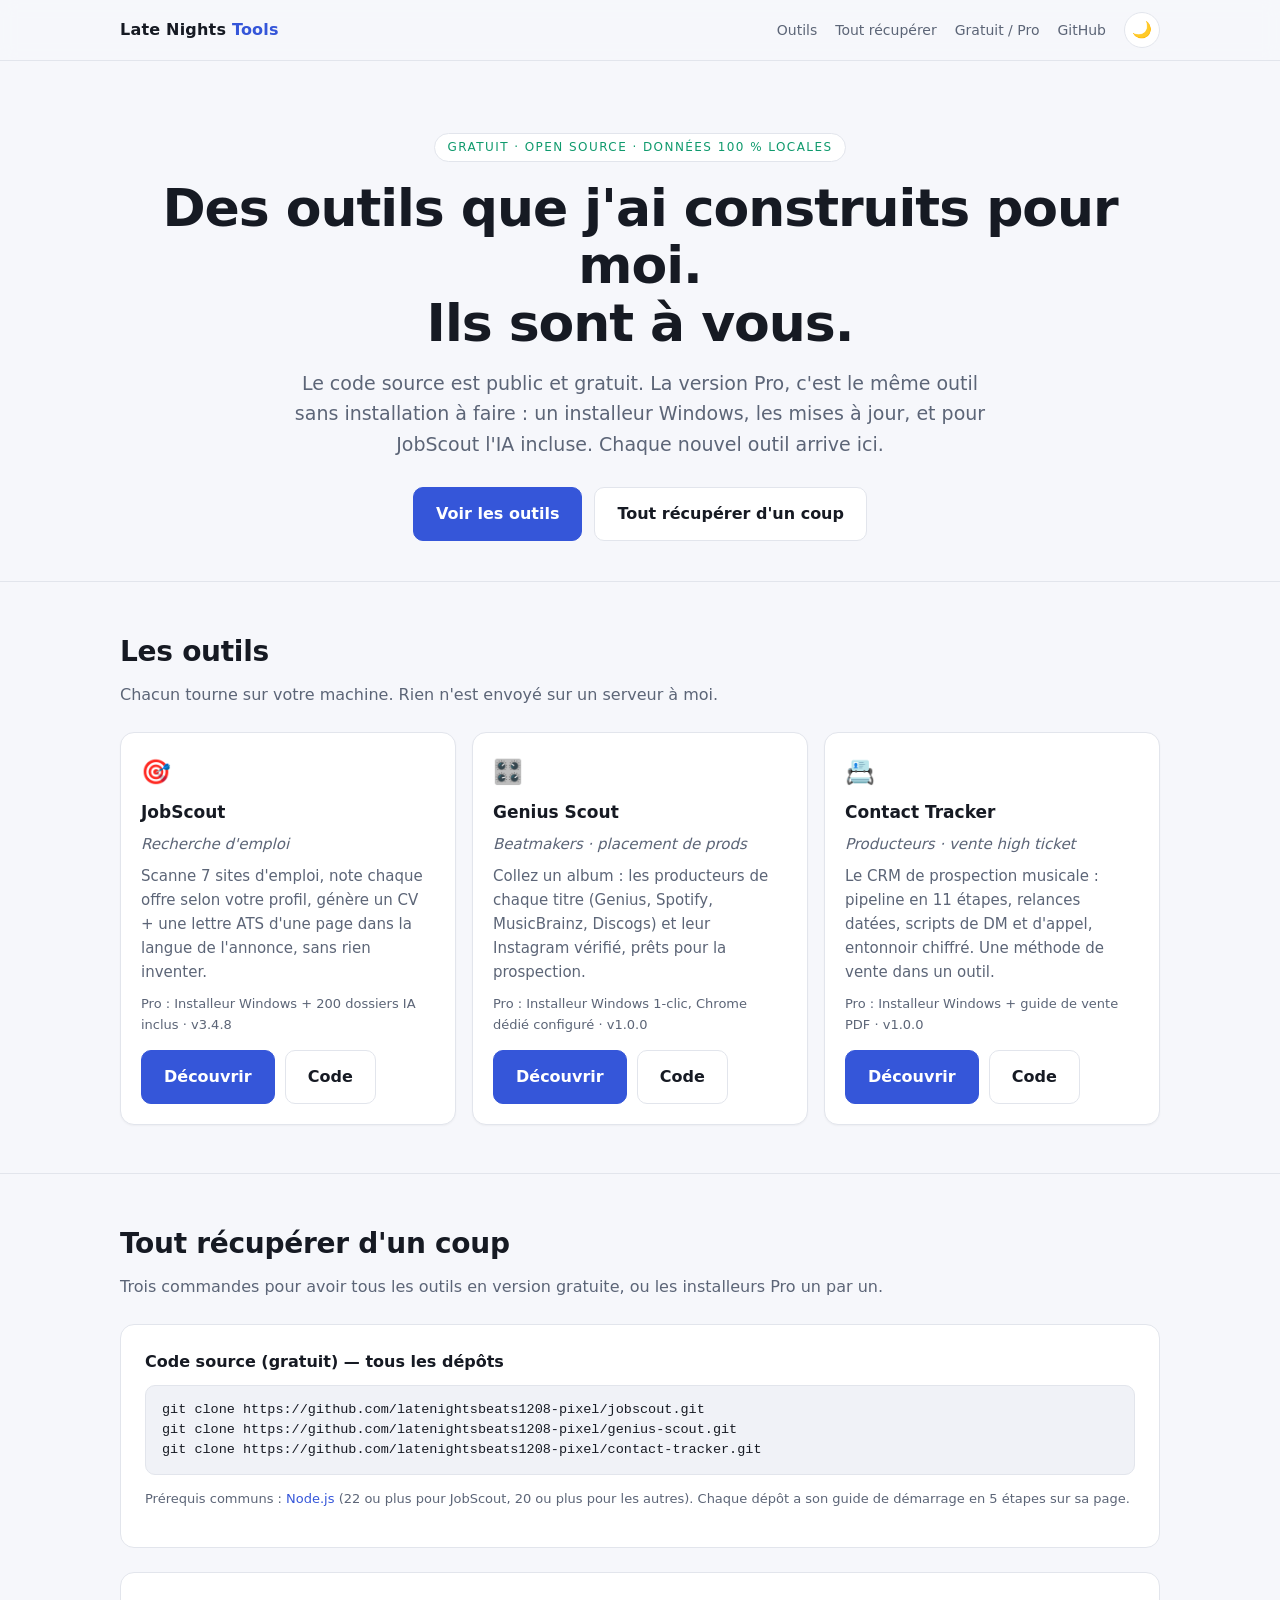
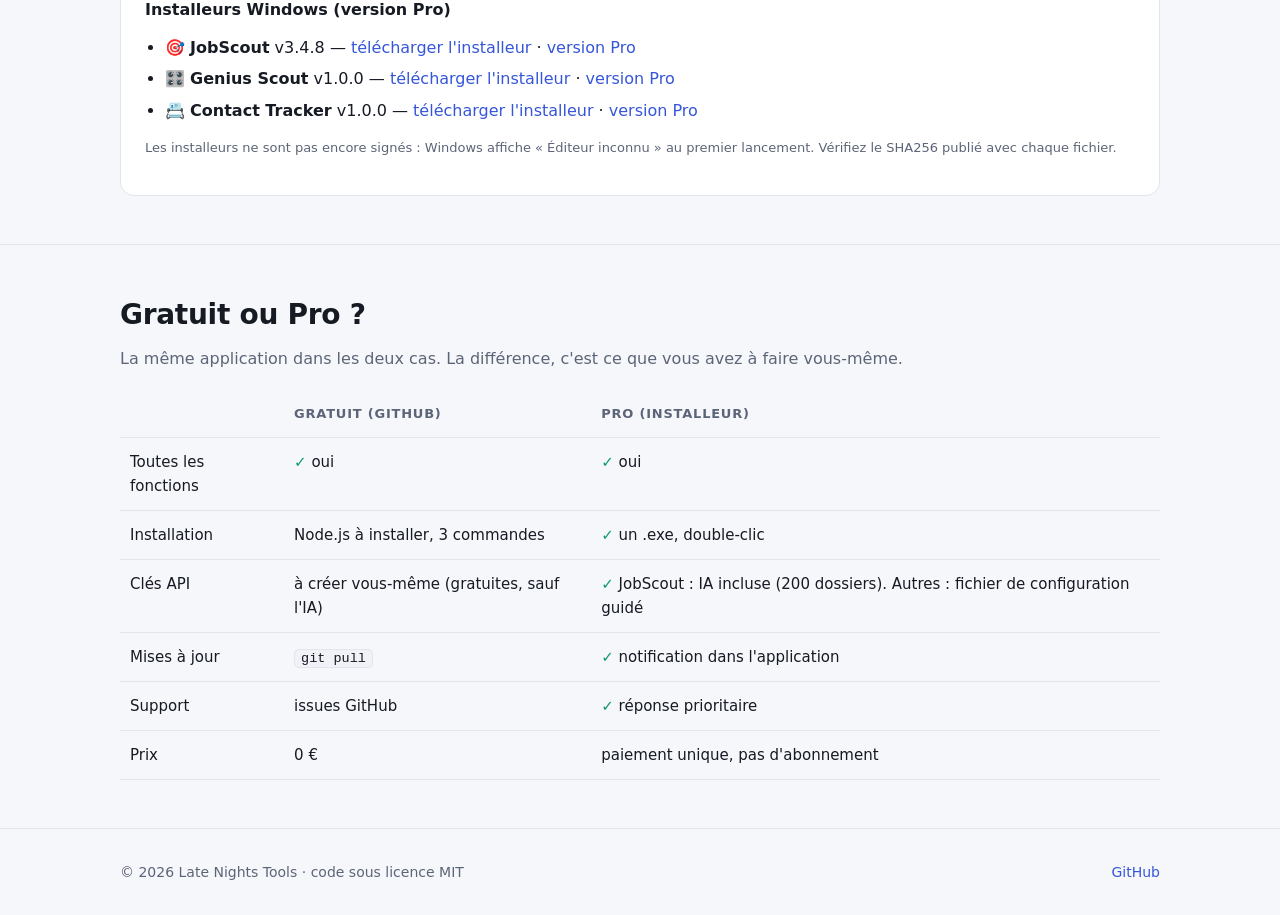
==== index.html @ c17a5556 "Version des ressources (anti-cache) pour les mises à jour du site Co-Authored-By: Claude Fable 5.1 <" ====
<!doctype html>
<html lang="fr">
<head>
<meta charset="utf-8">
<meta name="viewport" content="width=device-width,initial-scale=1">
<title>Late Nights Tools — JobScout, Genius Scout, Contact Tracker</title>
<meta name="description" content="Le catalogue Late Nights Tools : des outils gratuits et open source (recherche d'emploi, placement de prods, prospection musicale), avec une version Pro en installeur 1-clic. Tout récupérer d'un coup.">
<link rel="stylesheet" href="assets/style.css?v=20260912a">
<script src="assets/theme.js?v=20260912a"></script>
<script src="assets/tools.js?v=20260912a"></script>
</head>
<body>
<header class="top"><div class="wrap">
  <a class="brand" href="./">Late Nights <span>Tools</span></a>
  <nav id="nav"><a href="#produits">Outils</a><a href="#tout">Tout récupérer</a><a href="#offre">Gratuit / Pro</a><a href="https://github.com/latenightsbeats1208-pixel">GitHub</a><button class="theme-toggle" type="button">🌙</button></nav>
</div></header>

<div class="hero"><div class="wrap">
  <div class="tag">Gratuit · open source · données 100 % locales</div>
  <h1>Des outils que j'ai construits pour moi.<br>Ils sont à vous.</h1>
  <p class="lead">Le code source est public et gratuit. La version Pro, c'est le même outil sans installation à faire : un installeur Windows, les mises à jour, et pour JobScout l'IA incluse. Chaque nouvel outil arrive ici.</p>
  <div class="cta"><a class="btn primary" href="#produits">Voir les outils</a><a class="btn" href="#tout">Tout récupérer d'un coup</a></div>
</div></div>

<section id="produits"><div class="wrap products">
  <h2>Les outils</h2>
  <p>Chacun tourne sur votre machine. Rien n'est envoyé sur un serveur à moi.</p>
  <div class="grid" id="tools-grid"></div>
</div></section>

<section id="tout"><div class="wrap">
  <h2>Tout récupérer d'un coup</h2>
  <p>Trois commandes pour avoir tous les outils en version gratuite, ou les installeurs Pro un par un.</p>
  <div class="all-in-one">
    <strong>Code source (gratuit) — tous les dépôts</strong>
    <pre id="clone-all"><code></code></pre>
    <p class="note">Prérequis communs : <a href="https://nodejs.org/">Node.js</a> (22 ou plus pour JobScout, 20 ou plus pour les autres). Chaque dépôt a son guide de démarrage en 5 étapes sur sa page.</p>
  </div>
  <div class="all-in-one">
    <strong>Installeurs Windows (version Pro)</strong>
    <ul id="release-list"></ul>
    <p class="note">Les installeurs ne sont pas encore signés : Windows affiche « Éditeur inconnu » au premier lancement. Vérifiez le SHA256 publié avec chaque fichier.</p>
  </div>
</div></section>

<section id="offre"><div class="wrap">
  <h2>Gratuit ou Pro ?</h2>
  <p>La même application dans les deux cas. La différence, c'est ce que vous avez à faire vous-même.</p>
  <table>
    <tr><th></th><th>Gratuit (GitHub)</th><th>Pro (installeur)</th></tr>
    <tr><td>Toutes les fonctions</td><td class="ok">oui</td><td class="ok">oui</td></tr>
    <tr><td>Installation</td><td>Node.js à installer, 3 commandes</td><td class="ok">un .exe, double-clic</td></tr>
    <tr><td>Clés API</td><td>à créer vous-même (gratuites, sauf l'IA)</td><td class="ok">JobScout : IA incluse (200 dossiers). Autres : fichier de configuration guidé</td></tr>
    <tr><td>Mises à jour</td><td><code>git pull</code></td><td class="ok">notification dans l'application</td></tr>
    <tr><td>Support</td><td>issues GitHub</td><td class="ok">réponse prioritaire</td></tr>
    <tr><td>Prix</td><td>0 €</td><td>paiement unique, pas d'abonnement</td></tr>
  </table>
</div></section>

<footer><div class="wrap"><div>© 2026 Late Nights Tools · code sous licence MIT</div><div><a href="https://github.com/latenightsbeats1208-pixel">GitHub</a></div></div></footer>

<script>
(function () {
  var tools = window.TOOLS || [];
  var grid = document.getElementById("tools-grid");
  var clone = [];
  var rel = document.getElementById("release-list");
  tools.forEach(function (t) {
    var live = t.status === "live";
    var card = document.createElement("div");
    card.className = "card";
    card.innerHTML =
      '<div class="ico">' + t.icon + '</div>' +
      '<h3>' + t.name + (live ? '' : '<span class="status soon">bientôt</span>') + '</h3>' +
      '<p><em>' + t.audience + '</em></p>' +
      '<p style="margin-top:8px">' + t.tagline + '</p>' +
      '<div class="spacer"></div>' +
      (live
        ? '<div class="meta">Pro : ' + t.pro + ' · v' + t.version + '</div>' +
          '<div class="links"><a class="btn primary" href="' + t.slug + '/">Découvrir</a><a class="btn" href="' + t.repo + '">Code</a></div>'
        : '<div class="meta">Page et dépôt en préparation.</div>');
    grid.appendChild(card);
    if (live) {
      clone.push("git clone " + t.repo + ".git");
      var li = document.createElement("li");
      li.innerHTML = t.icon + ' <strong>' + t.name + '</strong> v' + t.version + ' — <a href="' + t.release + '">télécharger l\'installeur</a> · <a href="' + t.slug + '/#offre">version Pro</a>';
      rel.appendChild(li);
    }
  });
  document.querySelector("#clone-all code").textContent = clone.join("\n");
})();
</script>
</body>
</html>
---- assets/style.css ----
/* Thème clair par défaut ; le sombre s'active par préférence système ou par le bouton (data-theme). */
:root{--bg:#f6f7fb;--bg2:#eef0f5;--card:#ffffff;--line:#e2e5ec;--text:#161a23;--muted:#5c6577;--accent:#3556d9;--accent-contrast:#ffffff;--accent2:#0f9a6d;--accent2-contrast:#ffffff;--warn:#b7791f;--code-bg:#f0f2f7;--header-bg:rgba(246,247,251,.88);--radius:14px;--max:1080px;color-scheme:light}
:root[data-theme="dark"]{--bg:#0b0d12;--bg2:#12151d;--card:#171b25;--line:#262c3a;--text:#e8eaf0;--muted:#9aa3b5;--accent:#7c9cff;--accent-contrast:#0b0d12;--accent2:#34d399;--accent2-contrast:#0b0d12;--warn:#fbbf24;--code-bg:#0d1017;--header-bg:rgba(11,13,18,.85);color-scheme:dark}
@media (prefers-color-scheme:dark){:root:not([data-theme="light"]){--bg:#0b0d12;--bg2:#12151d;--card:#171b25;--line:#262c3a;--text:#e8eaf0;--muted:#9aa3b5;--accent:#7c9cff;--accent-contrast:#0b0d12;--accent2:#34d399;--accent2-contrast:#0b0d12;--warn:#fbbf24;--code-bg:#0d1017;--header-bg:rgba(11,13,18,.85);color-scheme:dark}}
*{box-sizing:border-box}html{scroll-behavior:smooth}
body{margin:0;background:var(--bg);color:var(--text);font:16px/1.6 system-ui,-apple-system,"Segoe UI",Roboto,sans-serif}
a{color:var(--accent);text-decoration:none}a:hover{text-decoration:underline}
.wrap{max-width:var(--max);margin:0 auto;padding:0 20px}
header.top{border-bottom:1px solid var(--line);background:var(--header-bg);backdrop-filter:blur(8px);position:sticky;top:0;z-index:5}
header.top .wrap{display:flex;align-items:center;justify-content:space-between;height:60px;gap:12px}
.brand{font-weight:700;letter-spacing:.2px;color:var(--text);white-space:nowrap}.brand span{color:var(--accent)}
nav{display:flex;align-items:center;flex-wrap:wrap;justify-content:flex-end}
nav a{color:var(--muted);margin-left:18px;font-size:14px}nav a:hover{color:var(--text);text-decoration:none}
.theme-toggle{margin-left:18px;border:1px solid var(--line);background:var(--card);color:var(--text);border-radius:999px;width:36px;height:36px;cursor:pointer;font-size:16px;line-height:1;display:inline-flex;align-items:center;justify-content:center}
.theme-toggle:hover{border-color:var(--accent)}
.hero{padding:72px 0 40px;text-align:center}
.hero .tag{display:inline-block;font-size:12px;letter-spacing:.12em;text-transform:uppercase;color:var(--accent2);border:1px solid var(--line);border-radius:999px;padding:4px 12px;margin-bottom:18px;background:var(--card)}
.hero h1{font-size:clamp(30px,5vw,52px);line-height:1.1;margin:0 0 16px;letter-spacing:-.02em}
.hero p.lead{font-size:19px;color:var(--muted);max-width:720px;margin:0 auto 28px}
.cta{display:flex;gap:12px;justify-content:center;flex-wrap:wrap}
.btn{display:inline-block;padding:13px 22px;border-radius:10px;font-weight:600;border:1px solid var(--line);color:var(--text);background:var(--card)}
.btn:hover{text-decoration:none;border-color:var(--accent)}
.btn.primary{background:var(--accent);color:var(--accent-contrast);border-color:var(--accent)}
.btn.pro{background:var(--accent2);color:var(--accent2-contrast);border-color:var(--accent2)}
.btn.soon{opacity:.75;cursor:default}
.btn.small{padding:8px 14px;font-size:14px}
.note{font-size:13px;color:var(--muted);margin-top:14px}
section{padding:48px 0;border-top:1px solid var(--line)}
h2{font-size:28px;margin:0 0 8px;letter-spacing:-.01em}h2+p{color:var(--muted);margin-top:0}
.grid{display:grid;gap:16px;grid-template-columns:repeat(auto-fit,minmax(250px,1fr));margin-top:24px}
.card{background:var(--card);border:1px solid var(--line);border-radius:var(--radius);padding:20px;box-shadow:0 1px 2px rgba(0,0,0,.04)}
.card h3{margin:0 0 6px;font-size:17px}.card p{margin:0;color:var(--muted);font-size:15px}
.card .ico{font-size:24px;margin-bottom:8px}
.card .status{display:inline-block;font-size:11px;letter-spacing:.08em;text-transform:uppercase;color:var(--muted);border:1px solid var(--line);border-radius:999px;padding:2px 8px;margin-left:8px;vertical-align:middle}
.card .status.soon{color:var(--warn);border-color:var(--warn)}
.products .card{display:flex;flex-direction:column}.products .card .spacer{flex:1}
.products .card .links{margin-top:14px;display:flex;gap:10px;flex-wrap:wrap}
.products .card .meta{font-size:13px;color:var(--muted);margin-top:10px}
table{width:100%;border-collapse:collapse;margin-top:20px;font-size:15px}
th,td{text-align:left;padding:12px 10px;border-bottom:1px solid var(--line);vertical-align:top}
th{color:var(--muted);font-weight:600;font-size:13px;text-transform:uppercase;letter-spacing:.06em}
td.ok::before{content:"✓ ";color:var(--accent2)}td.no{color:var(--muted)}
.price{font-size:34px;font-weight:700}.price small{font-size:14px;color:var(--muted);font-weight:400}
.price .old{text-decoration:line-through;color:var(--muted);font-size:18px;margin-right:8px}
.steps{counter-reset:s;list-style:none;padding:0;margin:24px 0 0}
.steps li{counter-increment:s;position:relative;padding:0 0 22px 48px}
.steps li::before{content:counter(s);position:absolute;left:0;top:0;width:32px;height:32px;border-radius:50%;background:var(--accent);color:var(--accent-contrast);font-weight:700;display:flex;align-items:center;justify-content:center}
.steps li strong{display:block;margin-bottom:4px}
pre{background:var(--code-bg);border:1px solid var(--line);border-radius:10px;padding:14px 16px;overflow-x:auto;font-size:13.5px;line-height:1.5;margin:10px 0 0}
code{font-family:ui-monospace,SFMono-Regular,Menlo,Consolas,monospace}
p code,li code,td code{background:var(--code-bg);border:1px solid var(--line);border-radius:5px;padding:1px 6px;font-size:.9em}
details{border:1px solid var(--line);border-radius:10px;padding:12px 16px;margin-top:10px;background:var(--card)}
summary{cursor:pointer;font-weight:600}details p{color:var(--muted);margin:10px 0 0}
.callout{border-left:3px solid var(--warn);background:var(--card);padding:14px 16px;border-radius:0 10px 10px 0;margin-top:20px;color:var(--muted);font-size:15px}
.all-in-one{background:var(--card);border:1px solid var(--line);border-radius:var(--radius);padding:24px;margin-top:24px}
.all-in-one ul{margin:12px 0 0;padding-left:20px}.all-in-one li{margin:6px 0}
footer{border-top:1px solid var(--line);padding:32px 0;color:var(--muted);font-size:14px}
footer .wrap{display:flex;justify-content:space-between;flex-wrap:wrap;gap:10px}
@media (max-width:640px){.hero{padding:48px 0 28px}nav a{margin-left:12px}.theme-toggle{margin-left:10px}}
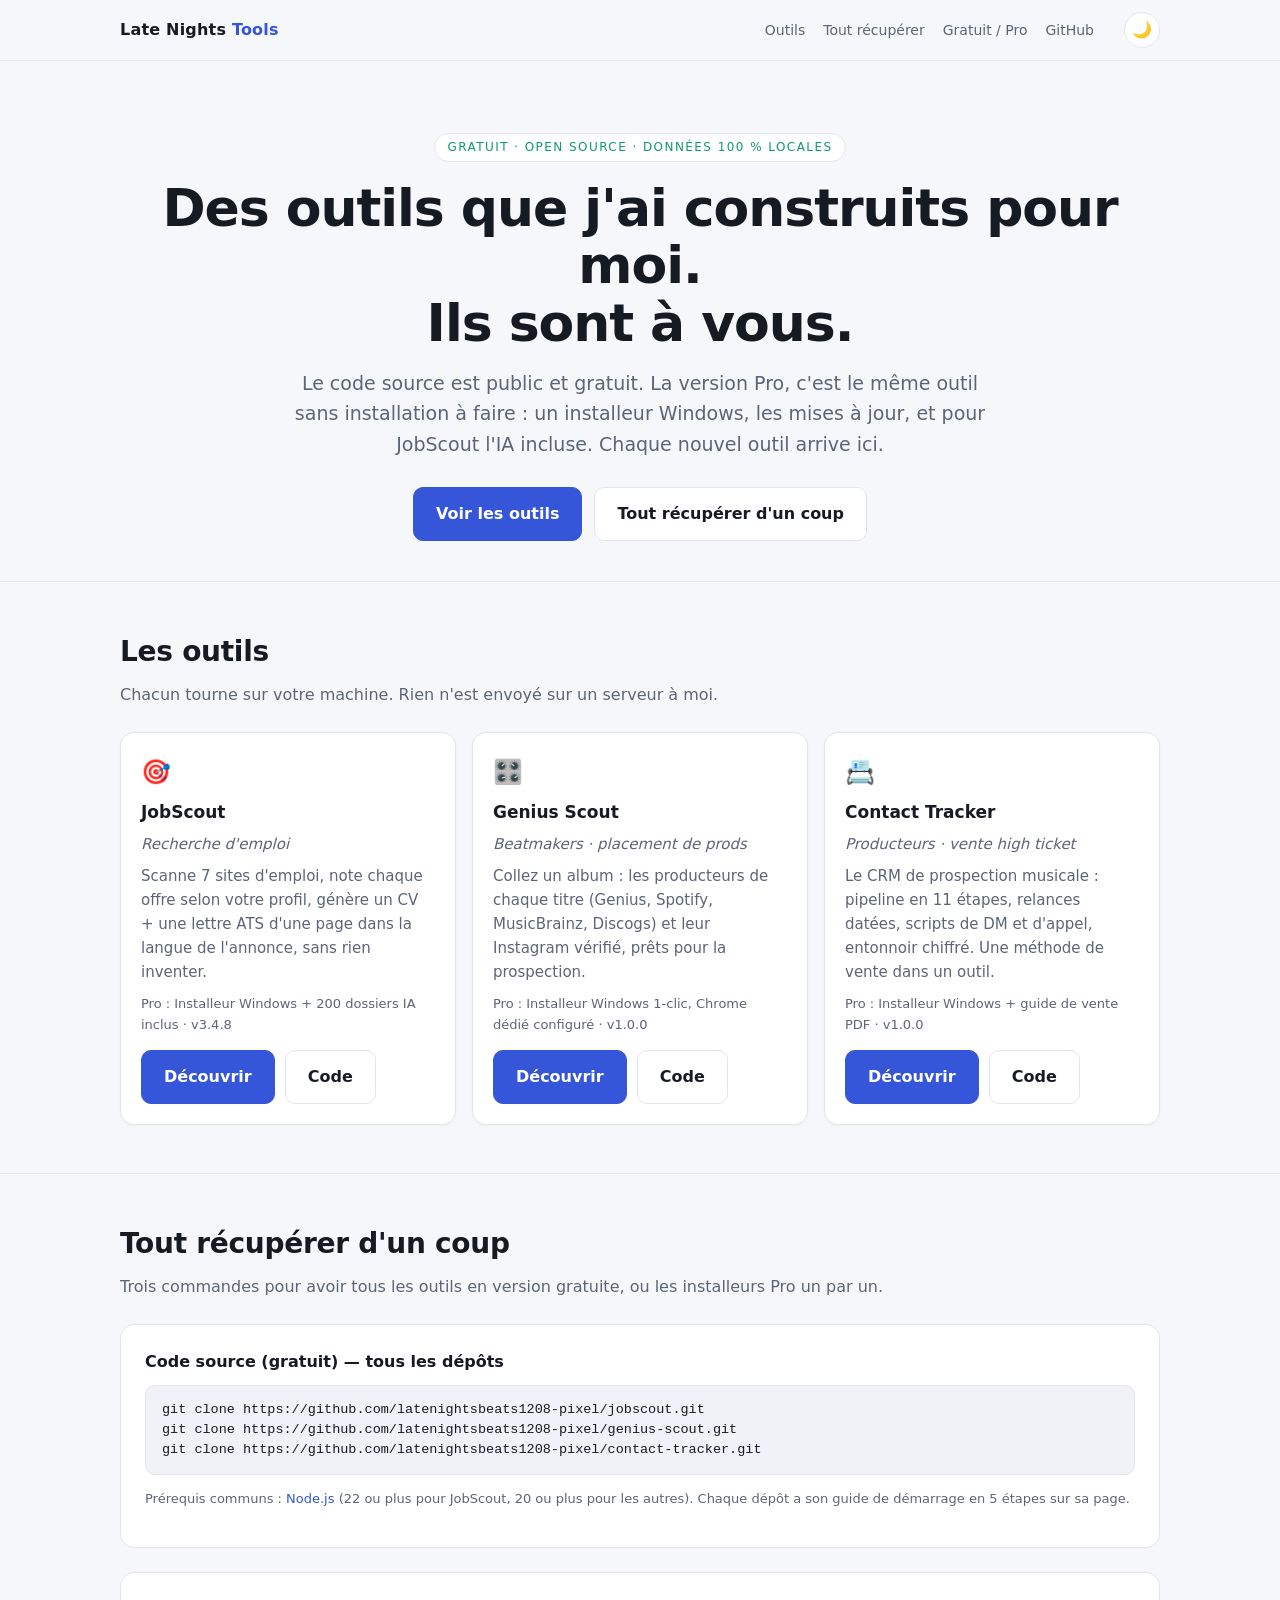
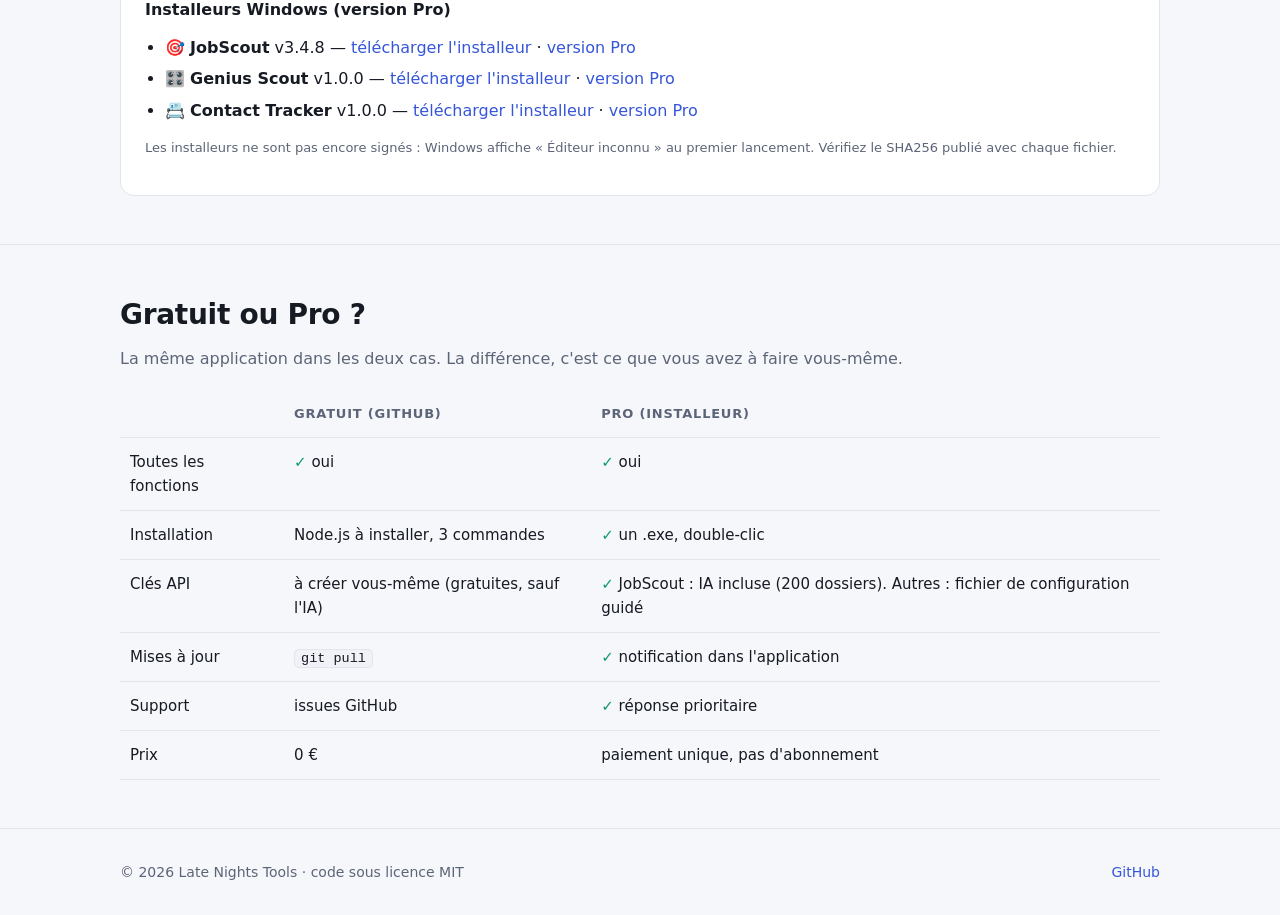
==== commit e2072388: "Responsive : en-tête mobile (menu défilant), tableaux défilables, boutons pleine largeur Co-Authored" ====
--- a/index.html
+++ b/index.html
@@ -5,14 +5,14 @@
 <meta name="viewport" content="width=device-width,initial-scale=1">
 <title>Late Nights Tools — JobScout, Genius Scout, Contact Tracker</title>
 <meta name="description" content="Le catalogue Late Nights Tools : des outils gratuits et open source (recherche d'emploi, placement de prods, prospection musicale), avec une version Pro en installeur 1-clic. Tout récupérer d'un coup.">
-<link rel="stylesheet" href="assets/style.css?v=20260912a">
-<script src="assets/theme.js?v=20260912a"></script>
-<script src="assets/tools.js?v=20260912a"></script>
+<link rel="stylesheet" href="assets/style.css?v=20260912b">
+<script src="assets/theme.js?v=20260912b"></script>
+<script src="assets/tools.js?v=20260912b"></script>
 </head>
 <body>
 <header class="top"><div class="wrap">
   <a class="brand" href="./">Late Nights <span>Tools</span></a>
-  <nav id="nav"><a href="#produits">Outils</a><a href="#tout">Tout récupérer</a><a href="#offre">Gratuit / Pro</a><a href="https://github.com/latenightsbeats1208-pixel">GitHub</a><button class="theme-toggle" type="button">🌙</button></nav>
+  <nav id="nav"><a href="#produits">Outils</a><a href="#tout">Tout récupérer</a><a href="#offre">Gratuit / Pro</a><a href="https://github.com/latenightsbeats1208-pixel">GitHub</a></nav><button class="theme-toggle" type="button">🌙</button>
 </div></header>
 
 <div class="hero"><div class="wrap">
@@ -46,7 +46,7 @@
 <section id="offre"><div class="wrap">
   <h2>Gratuit ou Pro ?</h2>
   <p>La même application dans les deux cas. La différence, c'est ce que vous avez à faire vous-même.</p>
-  <table>
+  <div class="table-wrap">  <table>
     <tr><th></th><th>Gratuit (GitHub)</th><th>Pro (installeur)</th></tr>
     <tr><td>Toutes les fonctions</td><td class="ok">oui</td><td class="ok">oui</td></tr>
     <tr><td>Installation</td><td>Node.js à installer, 3 commandes</td><td class="ok">un .exe, double-clic</td></tr>
@@ -54,7 +54,7 @@
     <tr><td>Mises à jour</td><td><code>git pull</code></td><td class="ok">notification dans l'application</td></tr>
     <tr><td>Support</td><td>issues GitHub</td><td class="ok">réponse prioritaire</td></tr>
     <tr><td>Prix</td><td>0 €</td><td>paiement unique, pas d'abonnement</td></tr>
-  </table>
+  </table></div>
 </div></section>
 
 <footer><div class="wrap"><div>© 2026 Late Nights Tools · code sous licence MIT</div><div><a href="https://github.com/latenightsbeats1208-pixel">GitHub</a></div></div></footer>
--- a/assets/style.css
+++ b/assets/style.css
@@ -7,11 +7,11 @@
 a{color:var(--accent);text-decoration:none}a:hover{text-decoration:underline}
 .wrap{max-width:var(--max);margin:0 auto;padding:0 20px}
 header.top{border-bottom:1px solid var(--line);background:var(--header-bg);backdrop-filter:blur(8px);position:sticky;top:0;z-index:5}
-header.top .wrap{display:flex;align-items:center;justify-content:space-between;height:60px;gap:12px}
+header.top .wrap{display:flex;align-items:center;height:60px;gap:12px}
 .brand{font-weight:700;letter-spacing:.2px;color:var(--text);white-space:nowrap}.brand span{color:var(--accent)}
-nav{display:flex;align-items:center;flex-wrap:wrap;justify-content:flex-end}
+nav{display:flex;align-items:center;flex-wrap:wrap;justify-content:flex-end;margin-left:auto}
 nav a{color:var(--muted);margin-left:18px;font-size:14px}nav a:hover{color:var(--text);text-decoration:none}
-.theme-toggle{margin-left:18px;border:1px solid var(--line);background:var(--card);color:var(--text);border-radius:999px;width:36px;height:36px;cursor:pointer;font-size:16px;line-height:1;display:inline-flex;align-items:center;justify-content:center}
+.theme-toggle{margin-left:18px;flex:none;border:1px solid var(--line);background:var(--card);color:var(--text);border-radius:999px;width:36px;height:36px;cursor:pointer;font-size:16px;line-height:1;display:inline-flex;align-items:center;justify-content:center}
 .theme-toggle:hover{border-color:var(--accent)}
 .hero{padding:72px 0 40px;text-align:center}
 .hero .tag{display:inline-block;font-size:12px;letter-spacing:.12em;text-transform:uppercase;color:var(--accent2);border:1px solid var(--line);border-radius:999px;padding:4px 12px;margin-bottom:18px;background:var(--card)}
@@ -36,7 +36,8 @@
 .products .card{display:flex;flex-direction:column}.products .card .spacer{flex:1}
 .products .card .links{margin-top:14px;display:flex;gap:10px;flex-wrap:wrap}
 .products .card .meta{font-size:13px;color:var(--muted);margin-top:10px}
-table{width:100%;border-collapse:collapse;margin-top:20px;font-size:15px}
+.table-wrap{overflow-x:auto;margin-top:20px;-webkit-overflow-scrolling:touch}
+table{width:100%;min-width:560px;border-collapse:collapse;font-size:15px}
 th,td{text-align:left;padding:12px 10px;border-bottom:1px solid var(--line);vertical-align:top}
 th{color:var(--muted);font-weight:600;font-size:13px;text-transform:uppercase;letter-spacing:.06em}
 td.ok::before{content:"✓ ";color:var(--accent2)}td.no{color:var(--muted)}
@@ -56,4 +57,12 @@
 .all-in-one ul{margin:12px 0 0;padding-left:20px}.all-in-one li{margin:6px 0}
 footer{border-top:1px solid var(--line);padding:32px 0;color:var(--muted);font-size:14px}
 footer .wrap{display:flex;justify-content:space-between;flex-wrap:wrap;gap:10px}
-@media (max-width:640px){.hero{padding:48px 0 28px}nav a{margin-left:12px}.theme-toggle{margin-left:10px}}
+@media (max-width:720px){
+  header.top .wrap{display:grid;grid-template-columns:1fr auto;align-items:center;height:auto;padding:10px 20px 0;row-gap:2px}
+  .brand{grid-column:1;grid-row:1}.theme-toggle{grid-column:2;grid-row:1;margin-left:0}
+  nav{grid-column:1/-1;grid-row:2;justify-content:flex-start;flex-wrap:nowrap;overflow-x:auto;white-space:nowrap;margin:0 -20px;padding:6px 20px 10px;scrollbar-width:none}
+  nav::-webkit-scrollbar{display:none}nav a{margin:0 18px 0 0}
+  .hero{padding:44px 0 28px}.hero p.lead{font-size:17px}h2{font-size:24px}
+  .cta .btn{width:100%;text-align:center}
+  .steps li{padding-left:42px}
+}
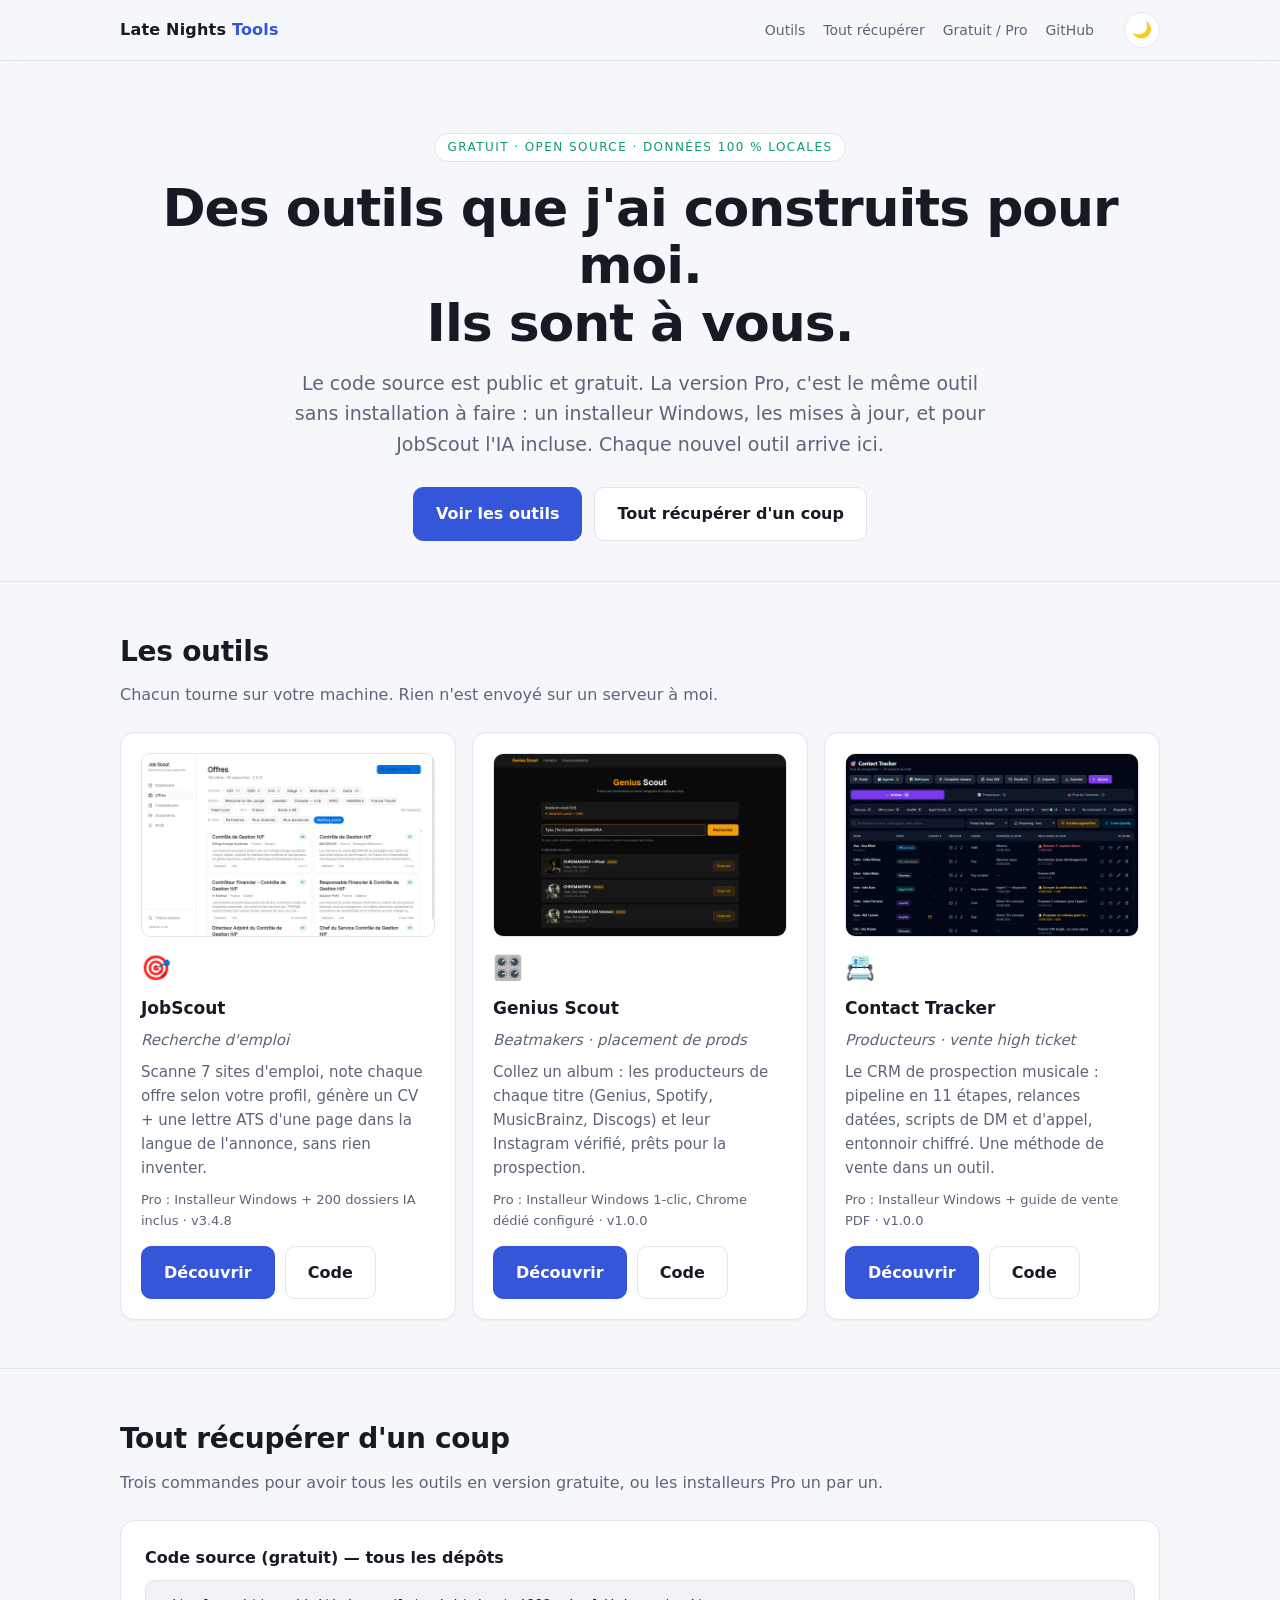
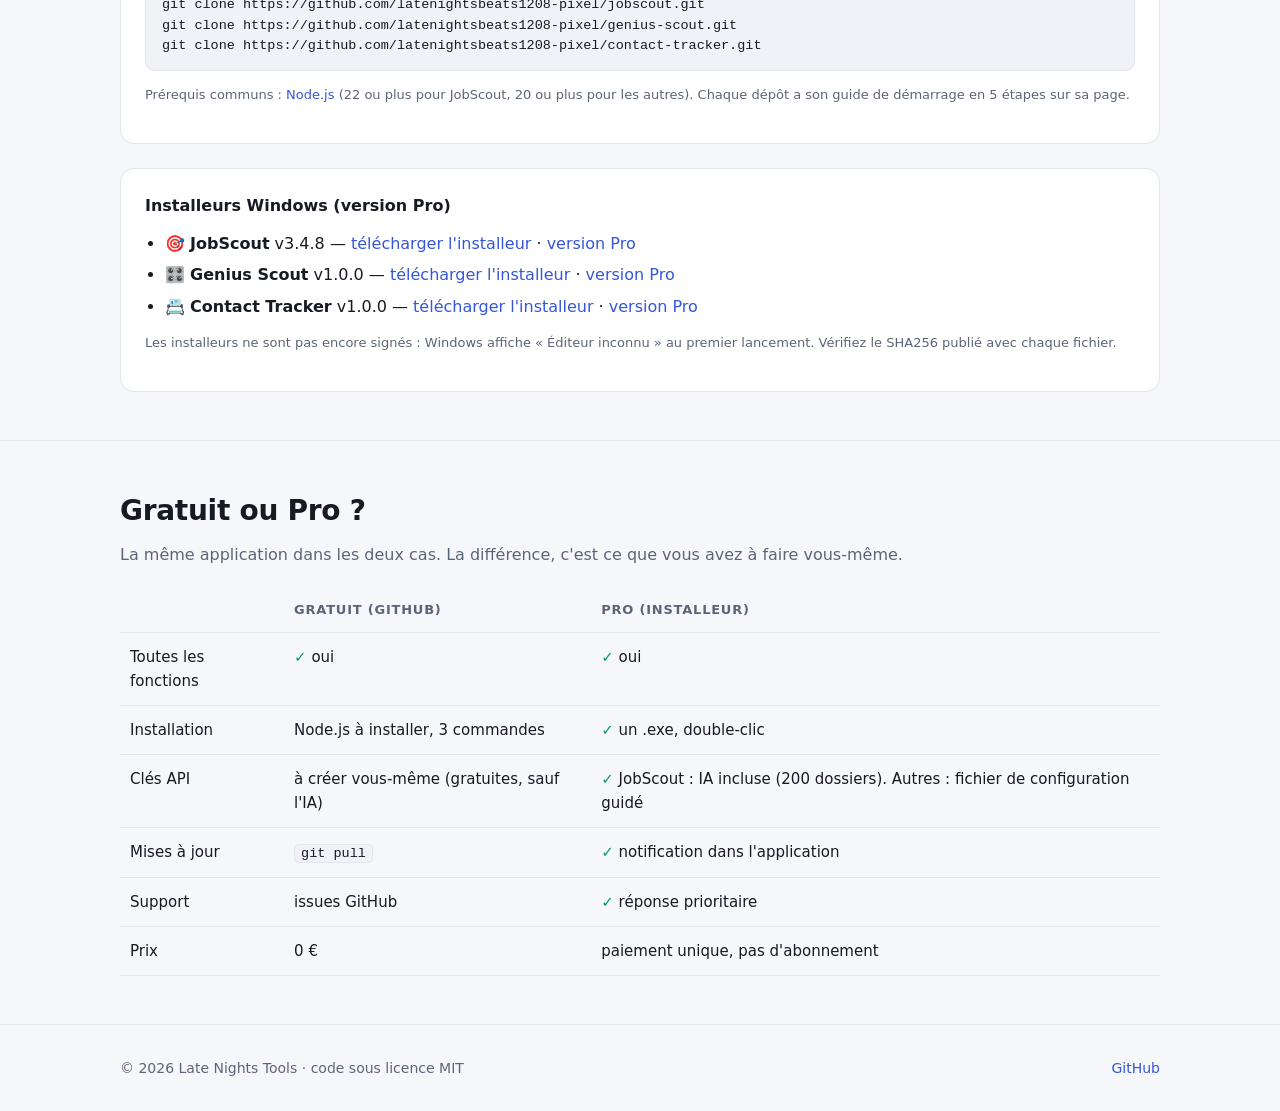
==== commit 49508c71: "Capsules vidéo de démonstration (JobScout, Genius Scout, Contact Tracker) en boucle sur les pages pr" ====
--- a/index.html
+++ b/index.html
@@ -5,9 +5,9 @@
 <meta name="viewport" content="width=device-width,initial-scale=1">
 <title>Late Nights Tools — JobScout, Genius Scout, Contact Tracker</title>
 <meta name="description" content="Le catalogue Late Nights Tools : des outils gratuits et open source (recherche d'emploi, placement de prods, prospection musicale), avec une version Pro en installeur 1-clic. Tout récupérer d'un coup.">
-<link rel="stylesheet" href="assets/style.css?v=20260912b">
-<script src="assets/theme.js?v=20260912b"></script>
-<script src="assets/tools.js?v=20260912b"></script>
+<link rel="stylesheet" href="assets/style.css?v=20260912c">
+<script src="assets/theme.js?v=20260912c"></script>
+<script src="assets/tools.js?v=20260912c"></script>
 </head>
 <body>
 <header class="top"><div class="wrap">
@@ -70,6 +70,7 @@
     var card = document.createElement("div");
     card.className = "card";
     card.innerHTML =
+      (live && t.demo ? '<video autoplay muted loop playsinline preload="metadata" poster="assets/demo/' + t.slug + '.jpg"><source src="assets/demo/' + t.slug + '.mp4" type="video/mp4"></video>' : '') +
       '<div class="ico">' + t.icon + '</div>' +
       '<h3>' + t.name + (live ? '' : '<span class="status soon">bientôt</span>') + '</h3>' +
       '<p><em>' + t.audience + '</em></p>' +
--- a/assets/style.css
+++ b/assets/style.css
@@ -25,6 +25,10 @@
 .btn.soon{opacity:.75;cursor:default}
 .btn.small{padding:8px 14px;font-size:14px}
 .note{font-size:13px;color:var(--muted);margin-top:14px}
+.demo{margin:36px auto 0;max-width:960px;border:1px solid var(--line);border-radius:var(--radius);overflow:hidden;background:var(--card);box-shadow:0 12px 40px rgba(0,0,0,.12)}
+.demo video{display:block;width:100%;height:auto;aspect-ratio:16/10;background:var(--bg2)}
+.demo figcaption{font-size:13px;color:var(--muted);padding:8px 14px;border-top:1px solid var(--line)}
+.products .card video{display:block;width:100%;aspect-ratio:16/10;border-radius:10px;border:1px solid var(--line);margin:0 0 12px;background:var(--bg2);object-fit:cover}
 section{padding:48px 0;border-top:1px solid var(--line)}
 h2{font-size:28px;margin:0 0 8px;letter-spacing:-.01em}h2+p{color:var(--muted);margin-top:0}
 .grid{display:grid;gap:16px;grid-template-columns:repeat(auto-fit,minmax(250px,1fr));margin-top:24px}
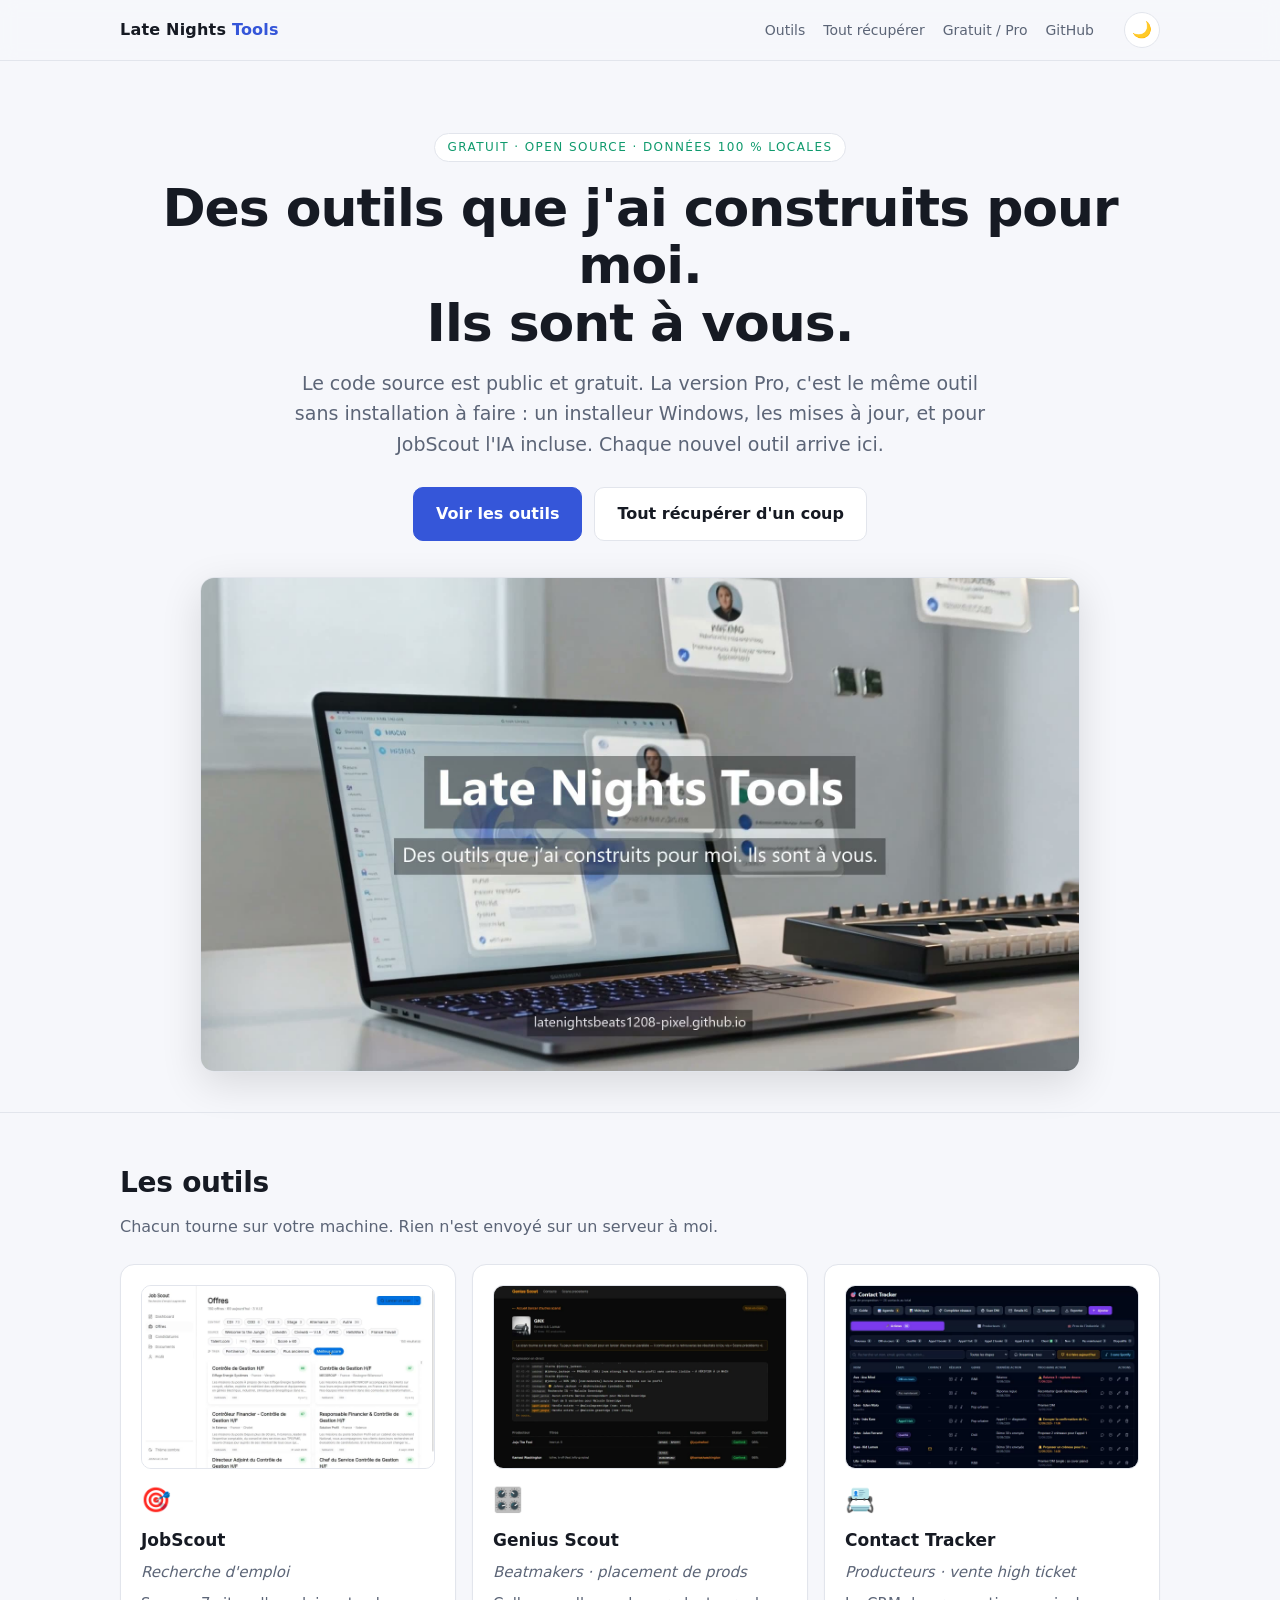
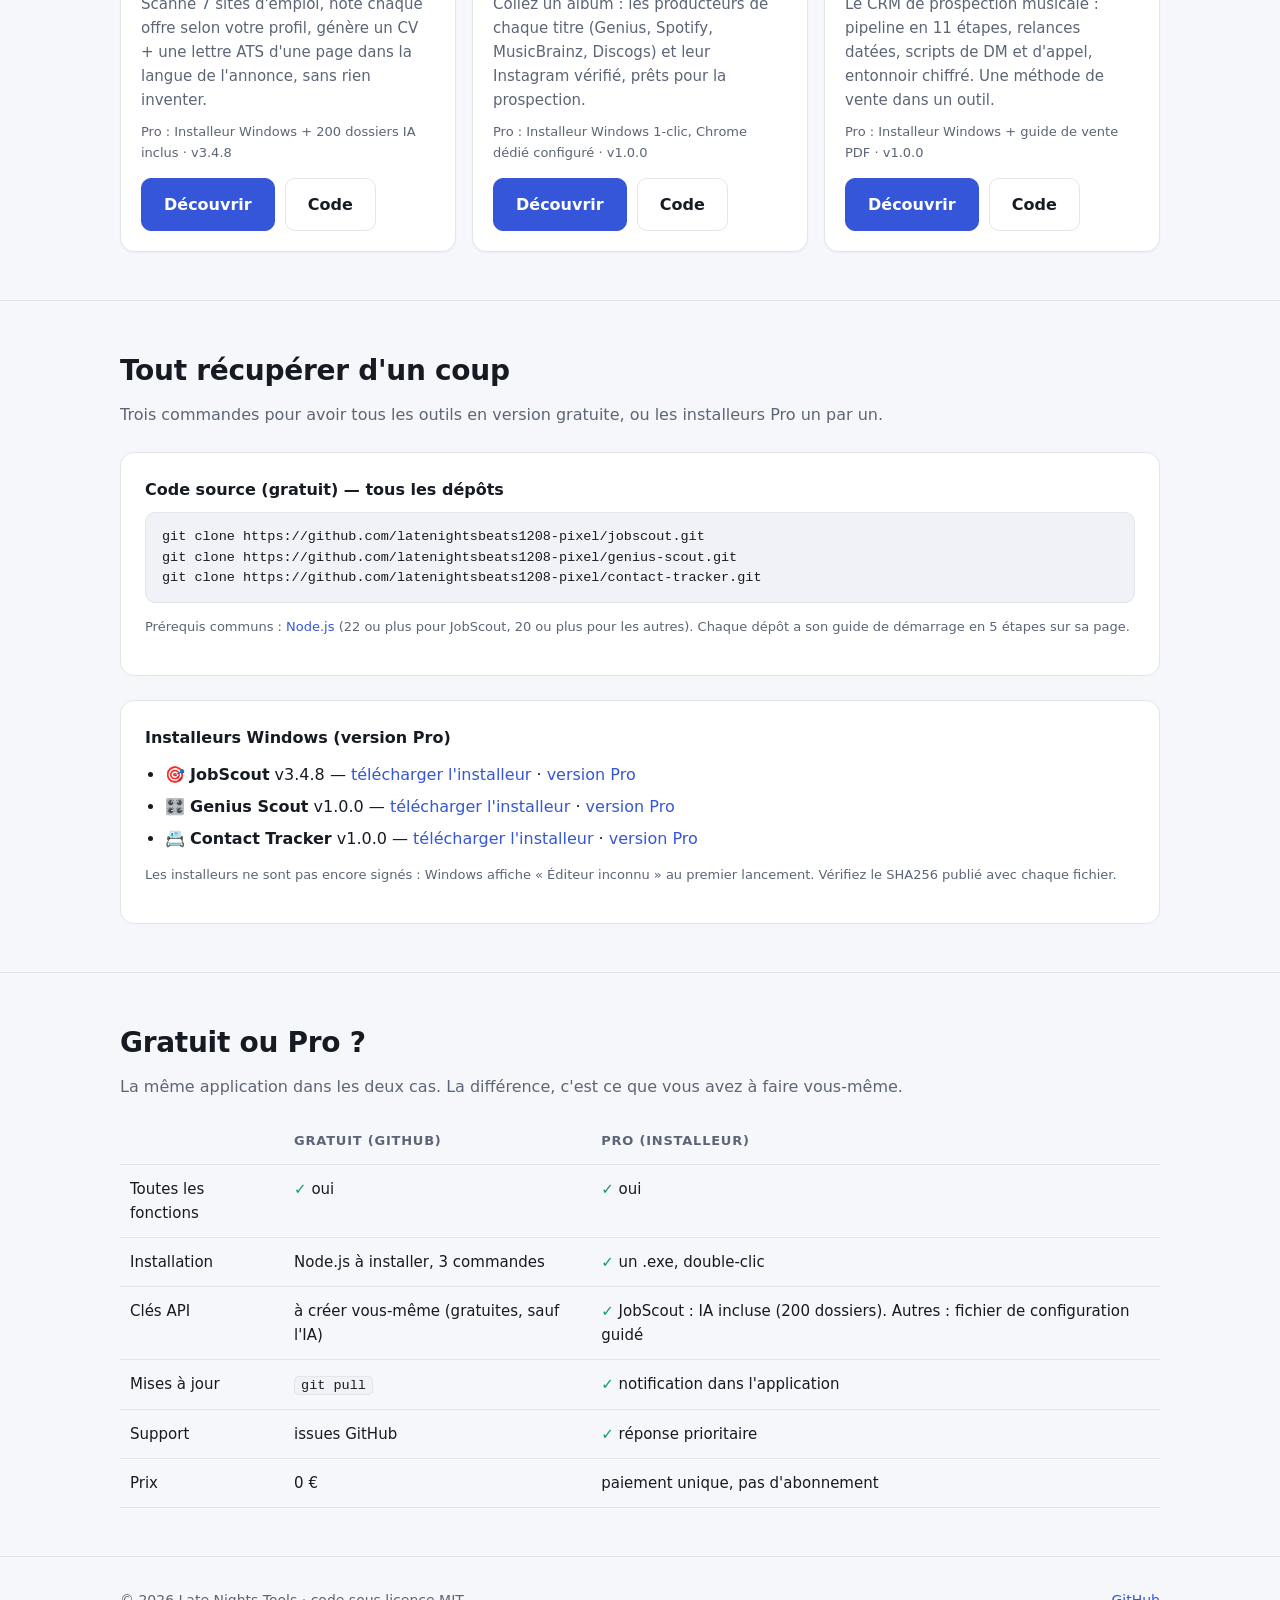
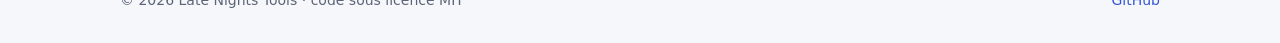
==== commit a170510d: "Intro animée Late Nights Tools (fond Kling 3.0 + typographie ffmpeg) sur l'accueil Co-Authored-By: C" ====
--- a/index.html
+++ b/index.html
@@ -5,9 +5,9 @@
 <meta name="viewport" content="width=device-width,initial-scale=1">
 <title>Late Nights Tools — JobScout, Genius Scout, Contact Tracker</title>
 <meta name="description" content="Le catalogue Late Nights Tools : des outils gratuits et open source (recherche d'emploi, placement de prods, prospection musicale), avec une version Pro en installeur 1-clic. Tout récupérer d'un coup.">
-<link rel="stylesheet" href="assets/style.css?v=20260912c">
-<script src="assets/theme.js?v=20260912c"></script>
-<script src="assets/tools.js?v=20260912c"></script>
+<link rel="stylesheet" href="assets/style.css?v=20260912d">
+<script src="assets/theme.js?v=20260912d"></script>
+<script src="assets/tools.js?v=20260912d"></script>
 </head>
 <body>
 <header class="top"><div class="wrap">
@@ -20,6 +20,7 @@
   <h1>Des outils que j'ai construits pour moi.<br>Ils sont à vous.</h1>
   <p class="lead">Le code source est public et gratuit. La version Pro, c'est le même outil sans installation à faire : un installeur Windows, les mises à jour, et pour JobScout l'IA incluse. Chaque nouvel outil arrive ici.</p>
   <div class="cta"><a class="btn primary" href="#produits">Voir les outils</a><a class="btn" href="#tout">Tout récupérer d'un coup</a></div>
+  <figure class="demo intro"><video autoplay muted loop playsinline preload="metadata" poster="assets/intro/intro.jpg"><source src="assets/intro/intro-web.mp4" type="video/mp4"></video></figure>
 </div></div>
 
 <section id="produits"><div class="wrap products">
--- a/assets/style.css
+++ b/assets/style.css
@@ -27,6 +27,7 @@
 .note{font-size:13px;color:var(--muted);margin-top:14px}
 .demo{margin:36px auto 0;max-width:960px;border:1px solid var(--line);border-radius:var(--radius);overflow:hidden;background:var(--card);box-shadow:0 12px 40px rgba(0,0,0,.12)}
 .demo video{display:block;width:100%;height:auto;aspect-ratio:16/10;background:var(--bg2)}
+.demo.intro{max-width:880px}.demo.intro video{aspect-ratio:16/9}
 .demo figcaption{font-size:13px;color:var(--muted);padding:8px 14px;border-top:1px solid var(--line)}
 .products .card video{display:block;width:100%;aspect-ratio:16/10;border-radius:10px;border:1px solid var(--line);margin:0 0 12px;background:var(--bg2);object-fit:cover}
 section{padding:48px 0;border-top:1px solid var(--line)}
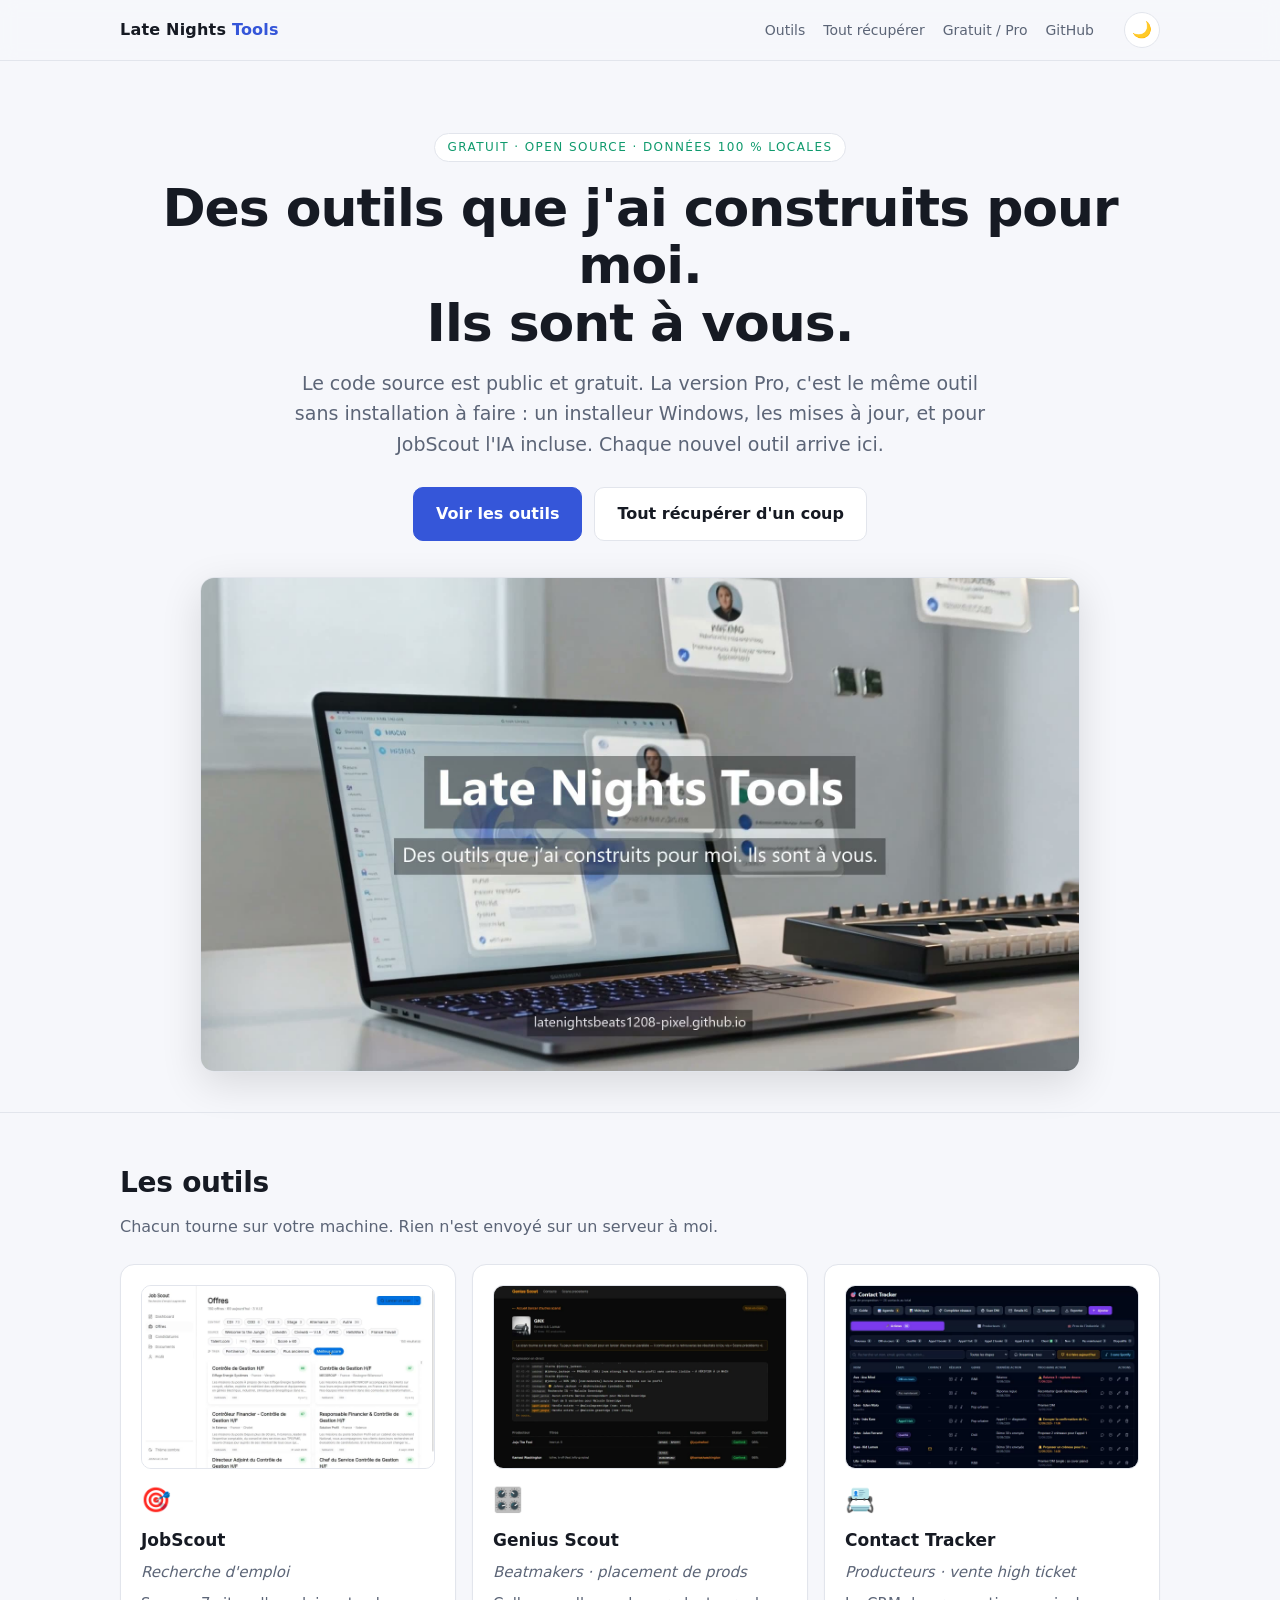
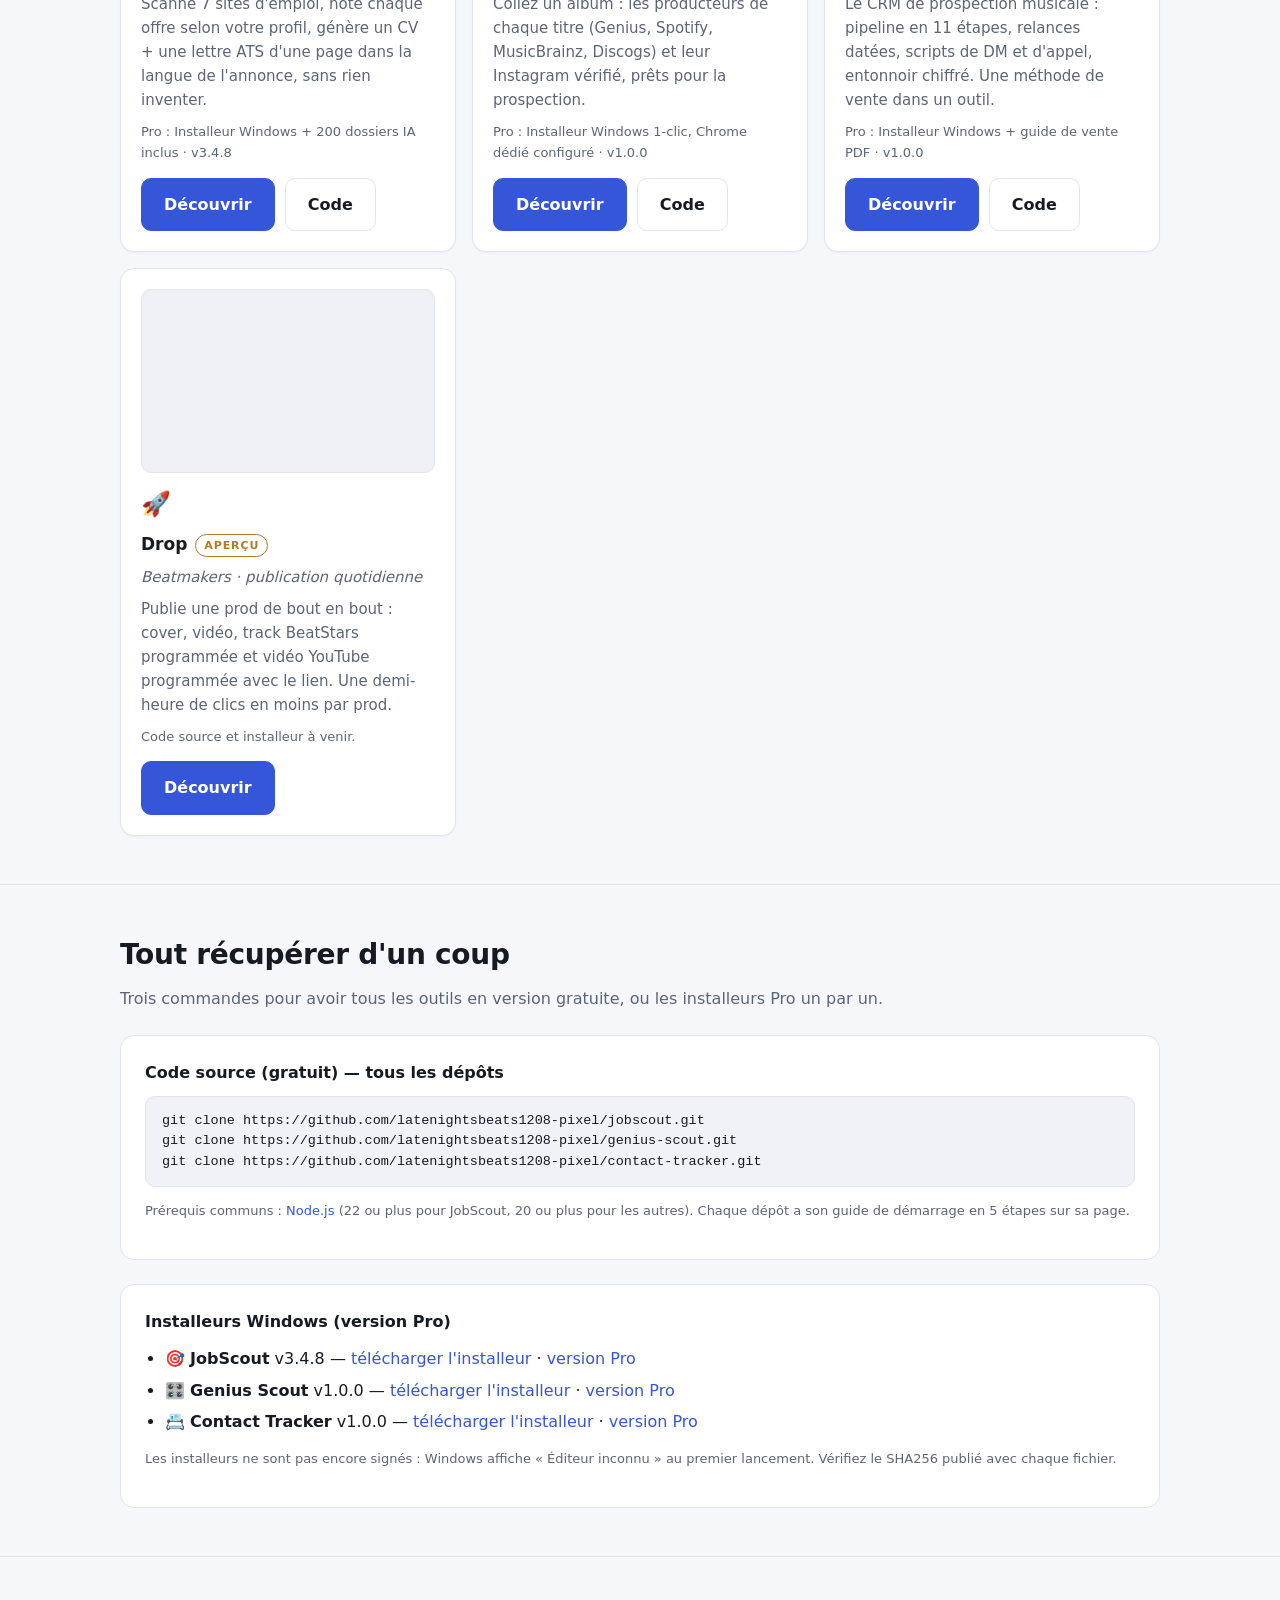
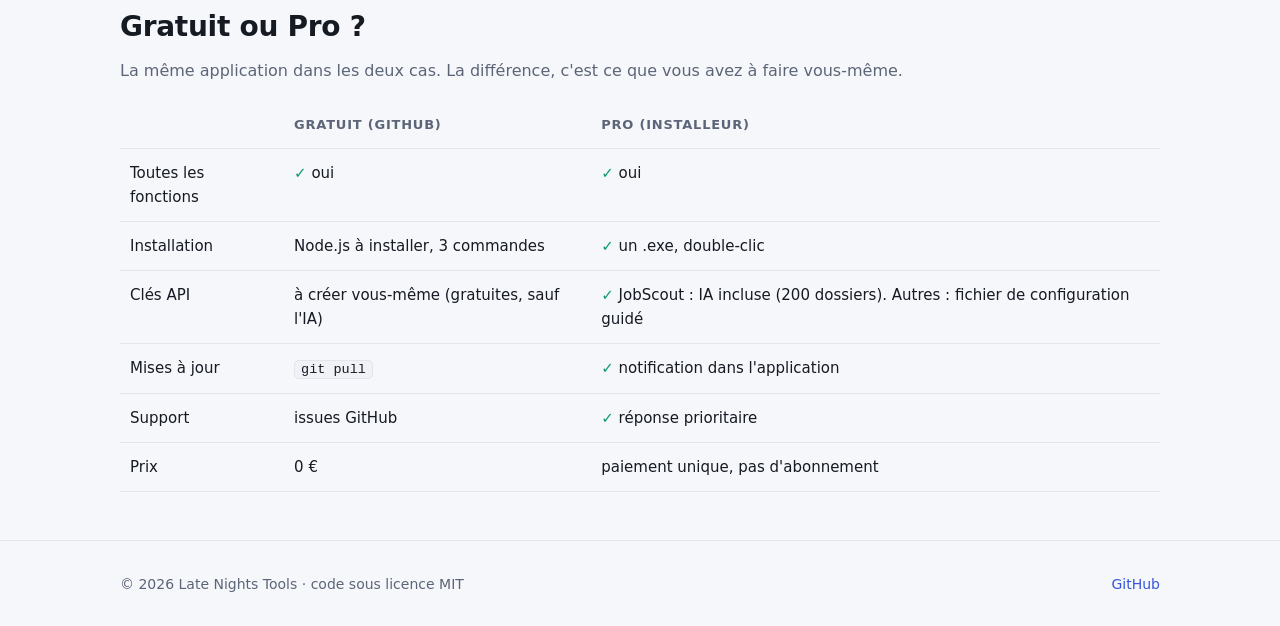
==== commit b74601d0: "Drop entre au catalogue : page produit et statut « aperçu » Quatrième outil. Nouveau statut « previe" ====
--- a/index.html
+++ b/index.html
@@ -3,11 +3,11 @@
 <head>
 <meta charset="utf-8">
 <meta name="viewport" content="width=device-width,initial-scale=1">
-<title>Late Nights Tools — JobScout, Genius Scout, Contact Tracker</title>
-<meta name="description" content="Le catalogue Late Nights Tools : des outils gratuits et open source (recherche d'emploi, placement de prods, prospection musicale), avec une version Pro en installeur 1-clic. Tout récupérer d'un coup.">
-<link rel="stylesheet" href="assets/style.css?v=20260912d">
-<script src="assets/theme.js?v=20260912d"></script>
-<script src="assets/tools.js?v=20260912d"></script>
+<title>Late Nights Tools — outils pour beatmakers et chercheurs d’emploi</title>
+<meta name="description" content="Le catalogue Late Nights Tools : des outils gratuits et open source (recherche d’emploi, placement de prods, prospection musicale, publication de beats), avec une version Pro en installeur 1-clic.">
+<link rel="stylesheet" href="assets/style.css?v=20260912e">
+<script src="assets/theme.js?v=20260912e"></script>
+<script src="assets/tools.js?v=20260912e"></script>
 </head>
 <body>
 <header class="top"><div class="wrap">
@@ -68,18 +68,23 @@
   var rel = document.getElementById("release-list");
   tools.forEach(function (t) {
     var live = t.status === "live";
+    var preview = t.status === "preview";
+    var visible = live || preview;   // page produit consultable
     var card = document.createElement("div");
     card.className = "card";
     card.innerHTML =
-      (live && t.demo ? '<video autoplay muted loop playsinline preload="metadata" poster="assets/demo/' + t.slug + '.jpg"><source src="assets/demo/' + t.slug + '.mp4" type="video/mp4"></video>' : '') +
+      (visible && t.demo ? '<video autoplay muted loop playsinline preload="metadata" poster="assets/demo/' + t.slug + '.jpg"><source src="assets/demo/' + t.slug + '.mp4" type="video/mp4"></video>' : '') +
       '<div class="ico">' + t.icon + '</div>' +
-      '<h3>' + t.name + (live ? '' : '<span class="status soon">bientôt</span>') + '</h3>' +
+      '<h3>' + t.name + (live ? '' : '<span class="status soon">' + (preview ? 'aperçu' : 'bientôt') + '</span>') + '</h3>' +
       '<p><em>' + t.audience + '</em></p>' +
       '<p style="margin-top:8px">' + t.tagline + '</p>' +
       '<div class="spacer"></div>' +
       (live
         ? '<div class="meta">Pro : ' + t.pro + ' · v' + t.version + '</div>' +
           '<div class="links"><a class="btn primary" href="' + t.slug + '/">Découvrir</a><a class="btn" href="' + t.repo + '">Code</a></div>'
+        : preview
+        ? '<div class="meta">Code source et installeur à venir.</div>' +
+          '<div class="links"><a class="btn primary" href="' + t.slug + '/">Découvrir</a></div>'
         : '<div class="meta">Page et dépôt en préparation.</div>');
     grid.appendChild(card);
     if (live) {
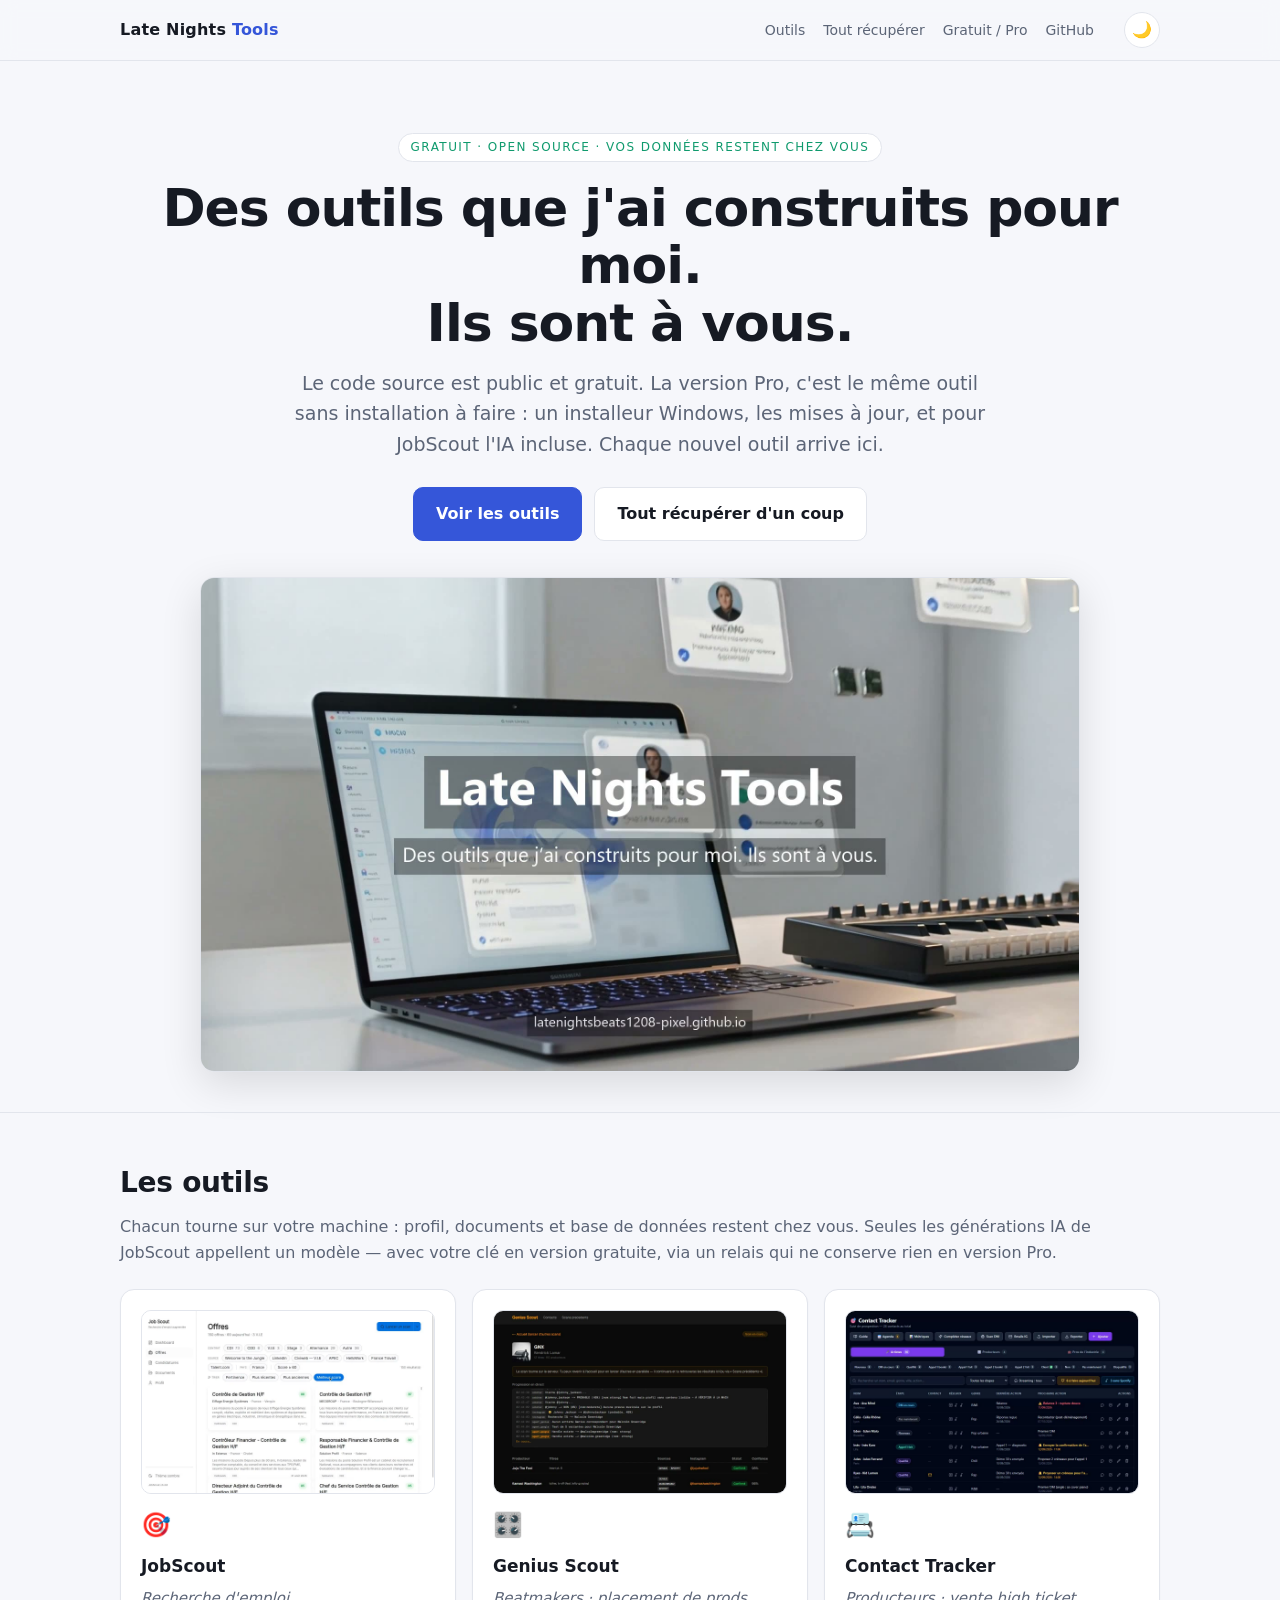
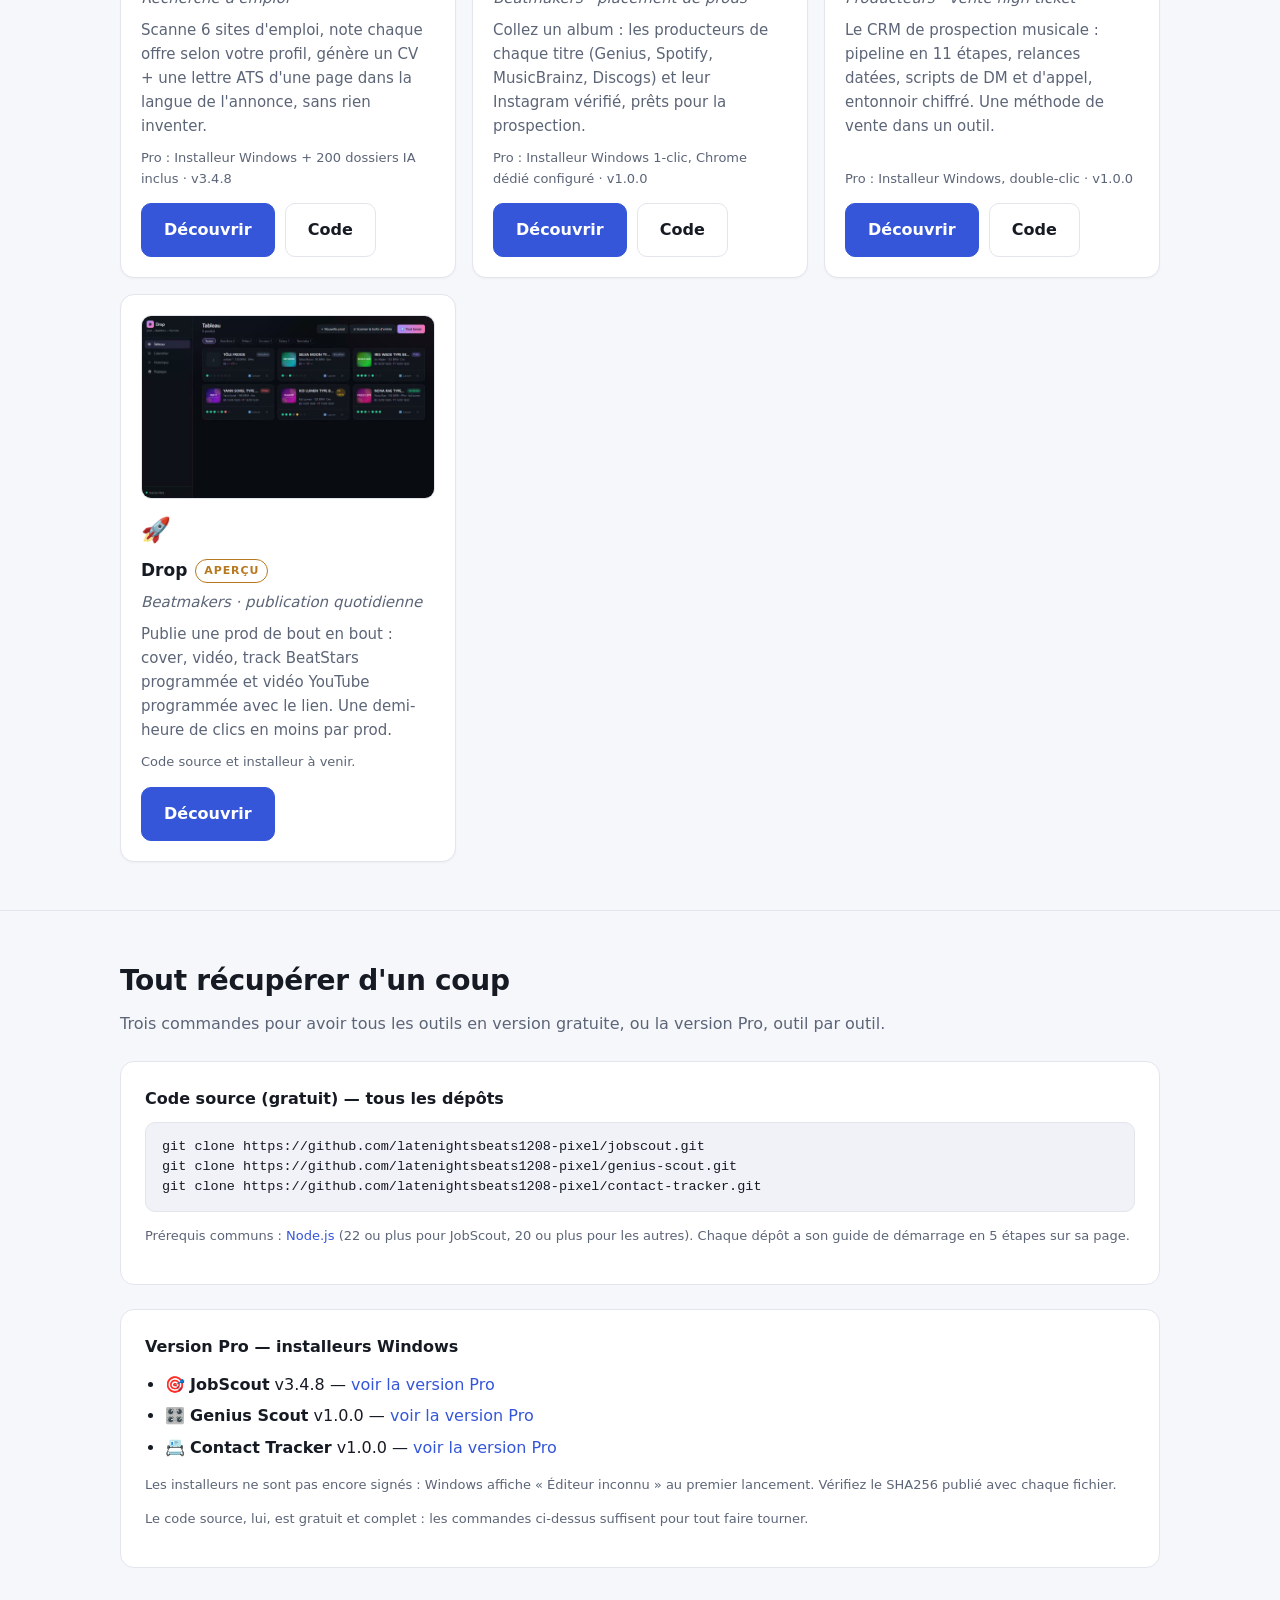
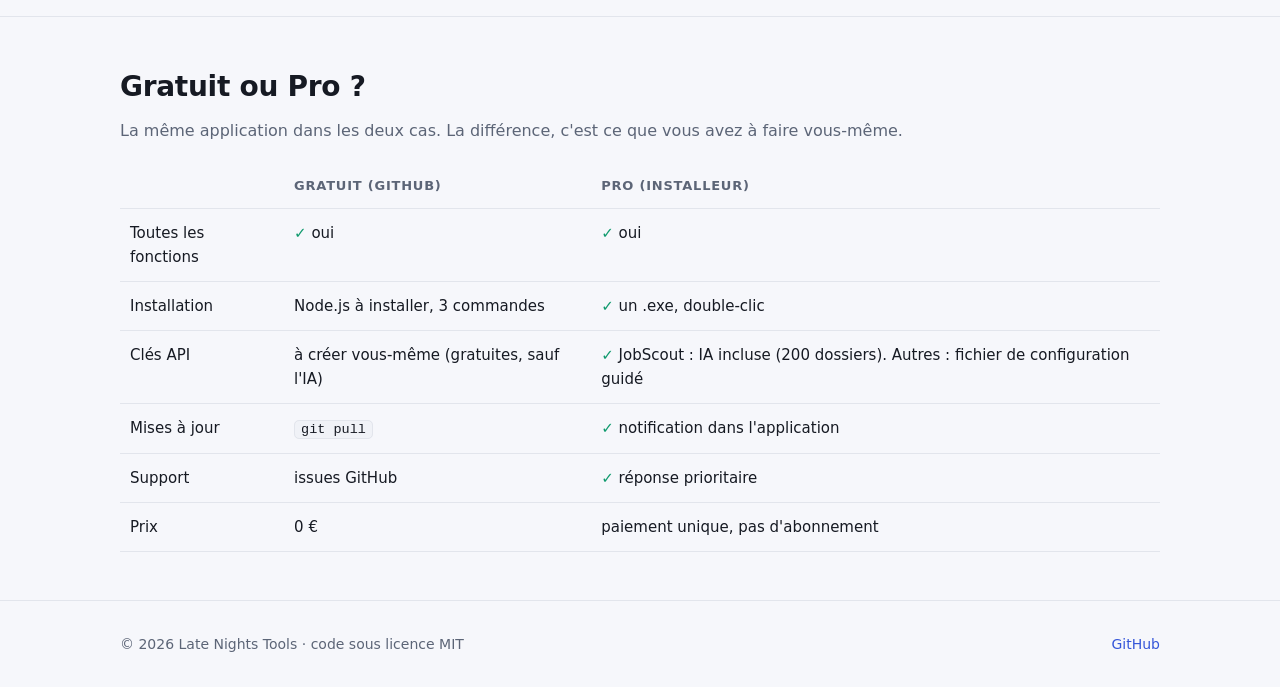
==== commit a998f305: "Neuf corrections issues de la vérification du site Honnêteté commerciale : - l'accueil donnait un li" ====
--- a/index.html
+++ b/index.html
@@ -5,9 +5,9 @@
 <meta name="viewport" content="width=device-width,initial-scale=1">
 <title>Late Nights Tools — outils pour beatmakers et chercheurs d’emploi</title>
 <meta name="description" content="Le catalogue Late Nights Tools : des outils gratuits et open source (recherche d’emploi, placement de prods, prospection musicale, publication de beats), avec une version Pro en installeur 1-clic.">
-<link rel="stylesheet" href="assets/style.css?v=20260912e">
-<script src="assets/theme.js?v=20260912e"></script>
-<script src="assets/tools.js?v=20260912e"></script>
+<link rel="stylesheet" href="assets/style.css?v=20260912f">
+<script src="assets/theme.js?v=20260912f"></script>
+<script src="assets/tools.js?v=20260912f"></script>
 </head>
 <body>
 <header class="top"><div class="wrap">
@@ -16,7 +16,7 @@
 </div></header>
 
 <div class="hero"><div class="wrap">
-  <div class="tag">Gratuit · open source · données 100 % locales</div>
+  <div class="tag">Gratuit · open source · vos données restent chez vous</div>
   <h1>Des outils que j'ai construits pour moi.<br>Ils sont à vous.</h1>
   <p class="lead">Le code source est public et gratuit. La version Pro, c'est le même outil sans installation à faire : un installeur Windows, les mises à jour, et pour JobScout l'IA incluse. Chaque nouvel outil arrive ici.</p>
   <div class="cta"><a class="btn primary" href="#produits">Voir les outils</a><a class="btn" href="#tout">Tout récupérer d'un coup</a></div>
@@ -25,22 +25,23 @@
 
 <section id="produits"><div class="wrap products">
   <h2>Les outils</h2>
-  <p>Chacun tourne sur votre machine. Rien n'est envoyé sur un serveur à moi.</p>
+  <p>Chacun tourne sur votre machine : profil, documents et base de données restent chez vous. Seules les générations IA de JobScout appellent un modèle — avec votre clé en version gratuite, via un relais qui ne conserve rien en version Pro.</p>
   <div class="grid" id="tools-grid"></div>
 </div></section>
 
 <section id="tout"><div class="wrap">
   <h2>Tout récupérer d'un coup</h2>
-  <p>Trois commandes pour avoir tous les outils en version gratuite, ou les installeurs Pro un par un.</p>
+  <p>Trois commandes pour avoir tous les outils en version gratuite, ou la version Pro, outil par outil.</p>
   <div class="all-in-one">
     <strong>Code source (gratuit) — tous les dépôts</strong>
     <pre id="clone-all"><code></code></pre>
     <p class="note">Prérequis communs : <a href="https://nodejs.org/">Node.js</a> (22 ou plus pour JobScout, 20 ou plus pour les autres). Chaque dépôt a son guide de démarrage en 5 étapes sur sa page.</p>
   </div>
   <div class="all-in-one">
-    <strong>Installeurs Windows (version Pro)</strong>
+    <strong>Version Pro — installeurs Windows</strong>
     <ul id="release-list"></ul>
     <p class="note">Les installeurs ne sont pas encore signés : Windows affiche « Éditeur inconnu » au premier lancement. Vérifiez le SHA256 publié avec chaque fichier.</p>
+    <p class="note">Le code source, lui, est gratuit et complet : les commandes ci-dessus suffisent pour tout faire tourner.</p>
   </div>
 </div></section>
 
@@ -90,7 +91,7 @@
     if (live) {
       clone.push("git clone " + t.repo + ".git");
       var li = document.createElement("li");
-      li.innerHTML = t.icon + ' <strong>' + t.name + '</strong> v' + t.version + ' — <a href="' + t.release + '">télécharger l\'installeur</a> · <a href="' + t.slug + '/#offre">version Pro</a>';
+      li.innerHTML = t.icon + ' <strong>' + t.name + '</strong> v' + t.version + ' — <a href="' + t.slug + '/#offre">voir la version Pro</a>';
       rel.appendChild(li);
     }
   });
--- a/assets/style.css
+++ b/assets/style.css
@@ -31,6 +31,8 @@
 .demo figcaption{font-size:13px;color:var(--muted);padding:8px 14px;border-top:1px solid var(--line)}
 .products .card video{display:block;width:100%;aspect-ratio:16/10;border-radius:10px;border:1px solid var(--line);margin:0 0 12px;background:var(--bg2);object-fit:cover}
 section{padding:48px 0;border-top:1px solid var(--line)}
+/* l'en-tête est collant : sans cette marge, un clic dans le menu masque le titre visé */
+section[id],div[id]{scroll-margin-top:100px}
 h2{font-size:28px;margin:0 0 8px;letter-spacing:-.01em}h2+p{color:var(--muted);margin-top:0}
 .grid{display:grid;gap:16px;grid-template-columns:repeat(auto-fit,minmax(250px,1fr));margin-top:24px}
 .card{background:var(--card);border:1px solid var(--line);border-radius:var(--radius);padding:20px;box-shadow:0 1px 2px rgba(0,0,0,.04)}
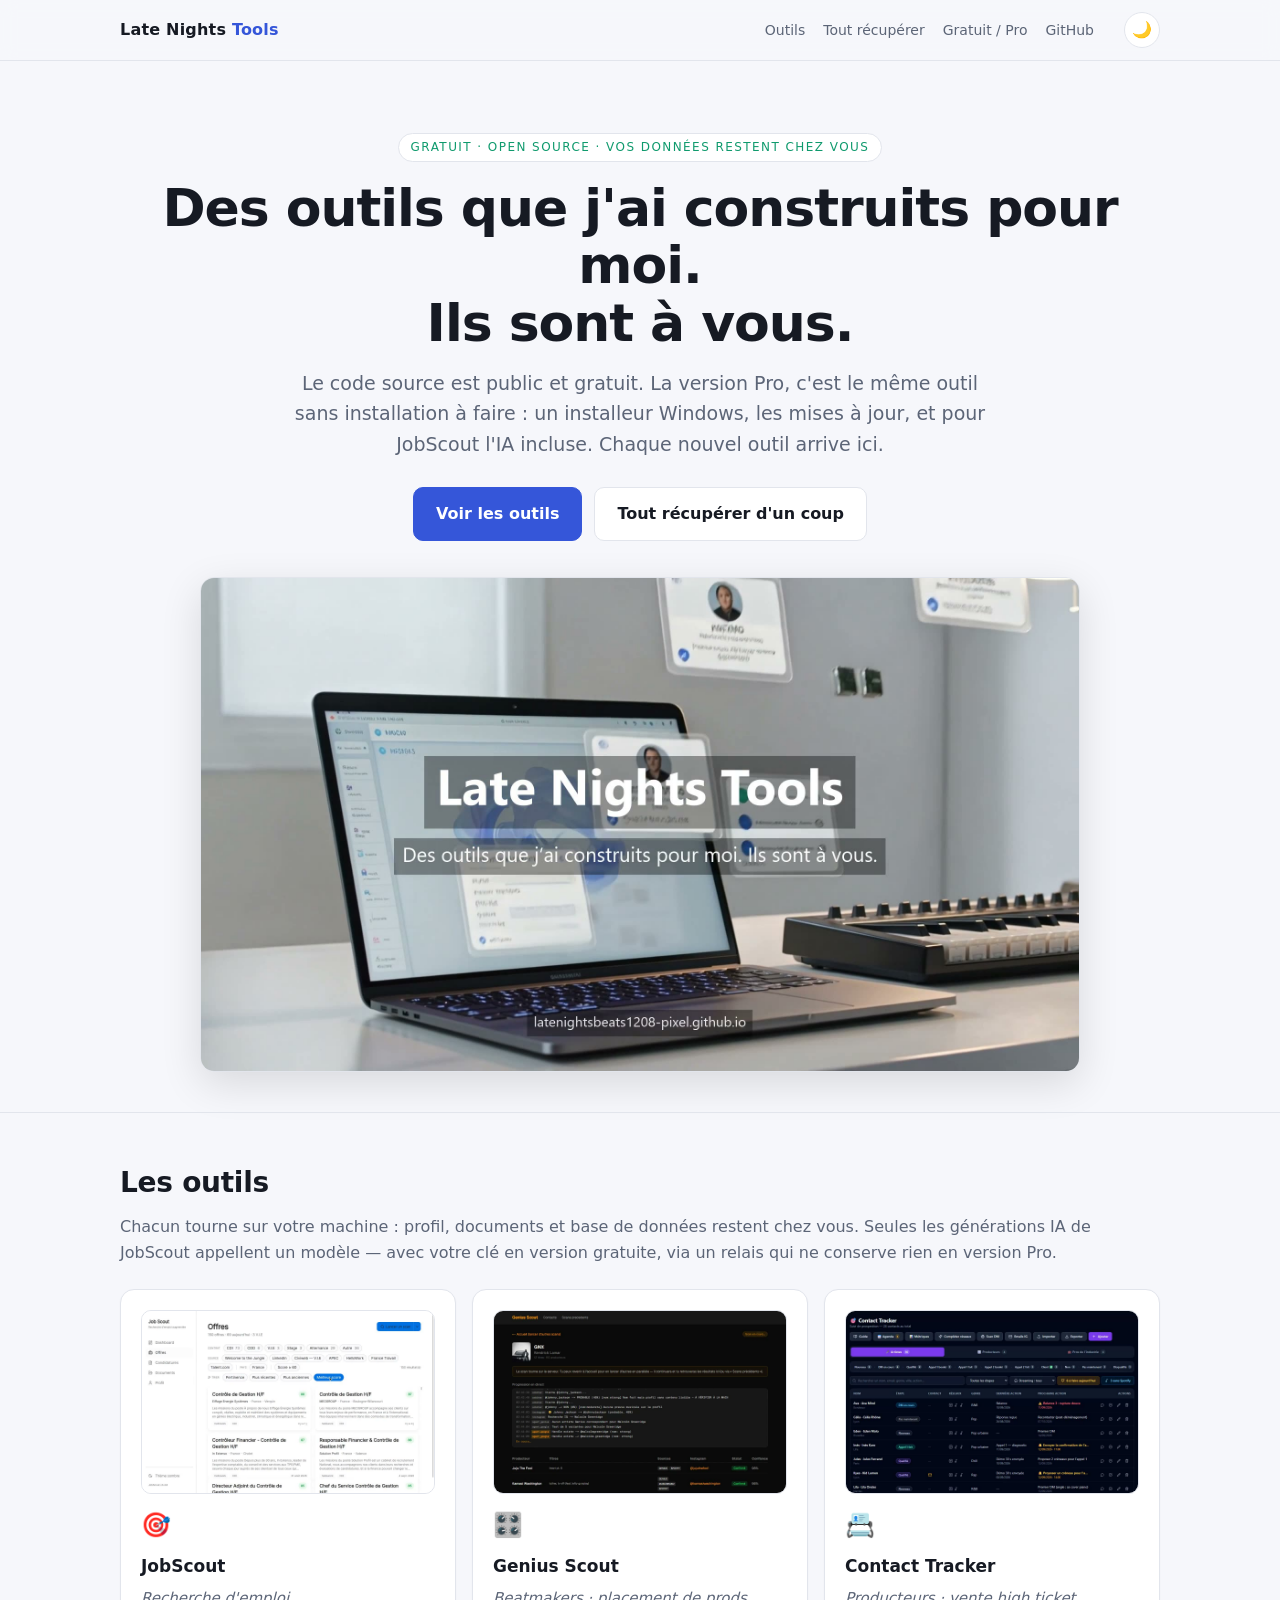
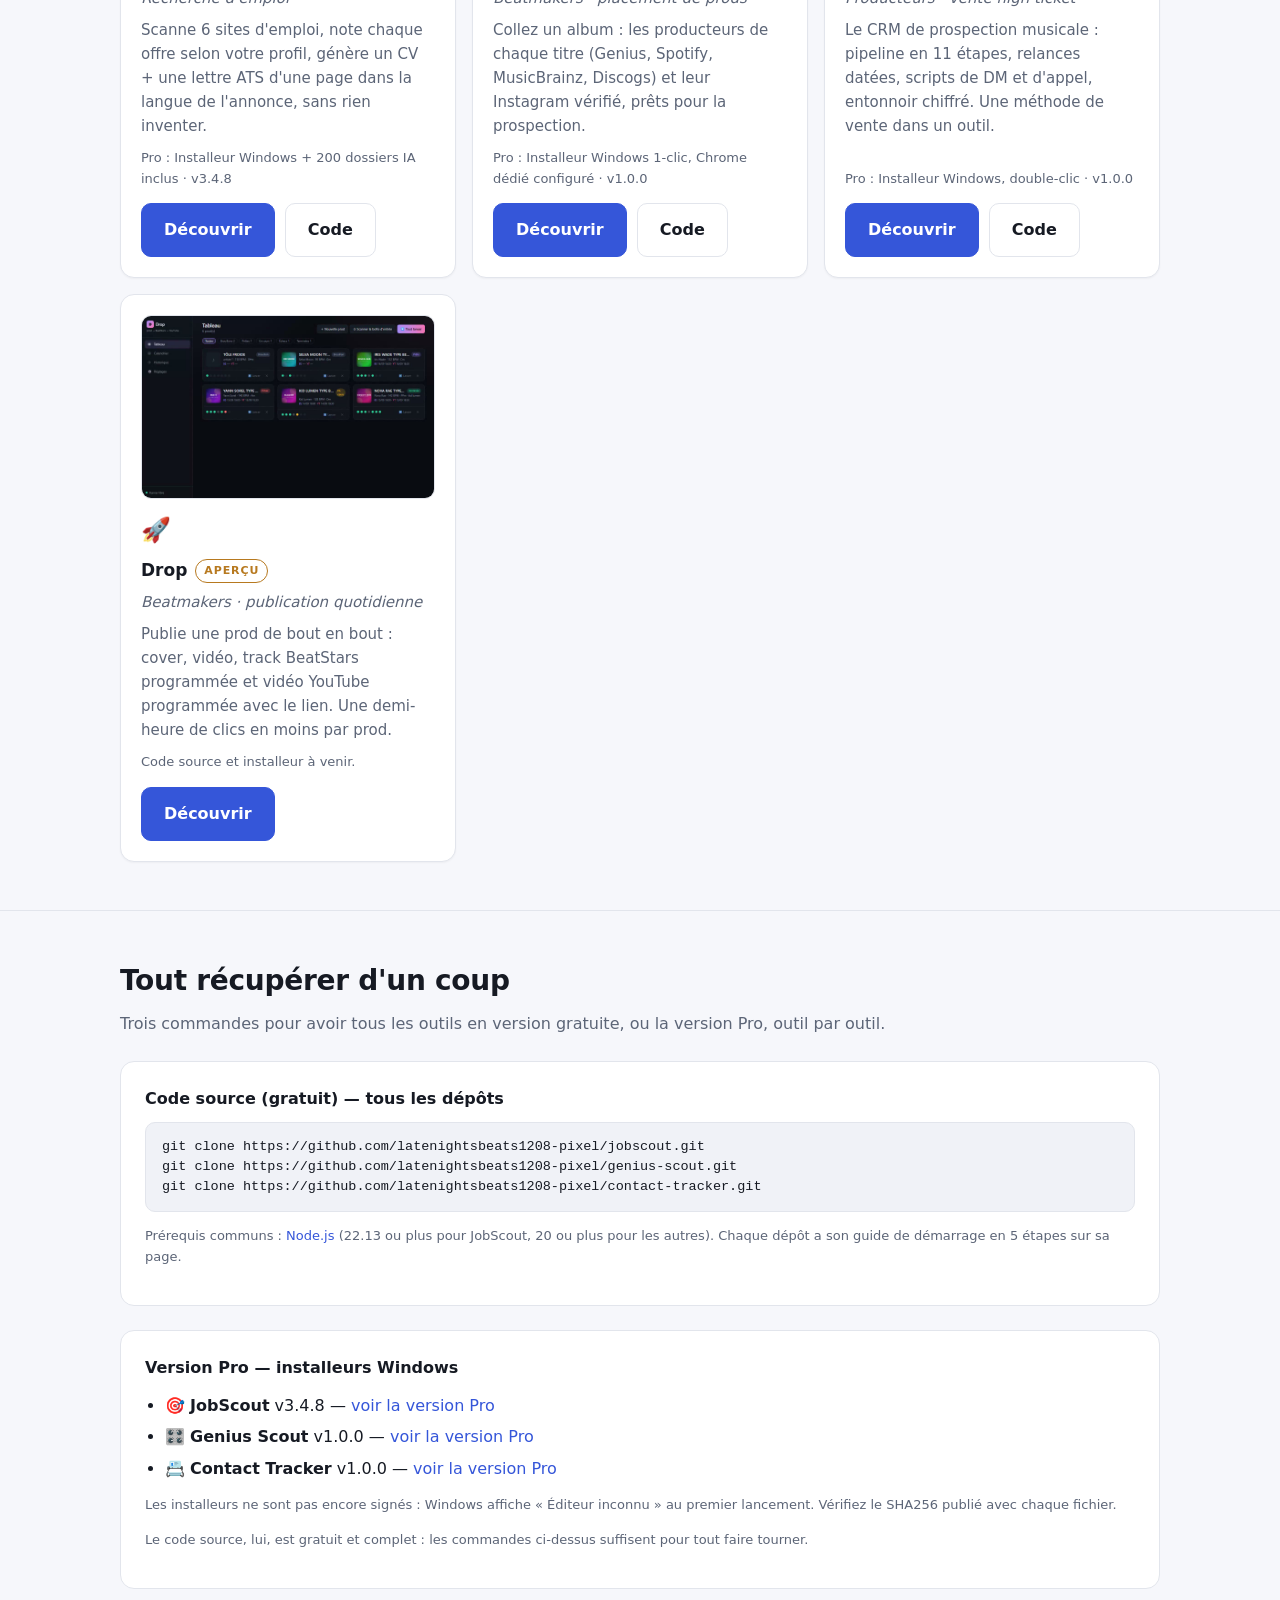
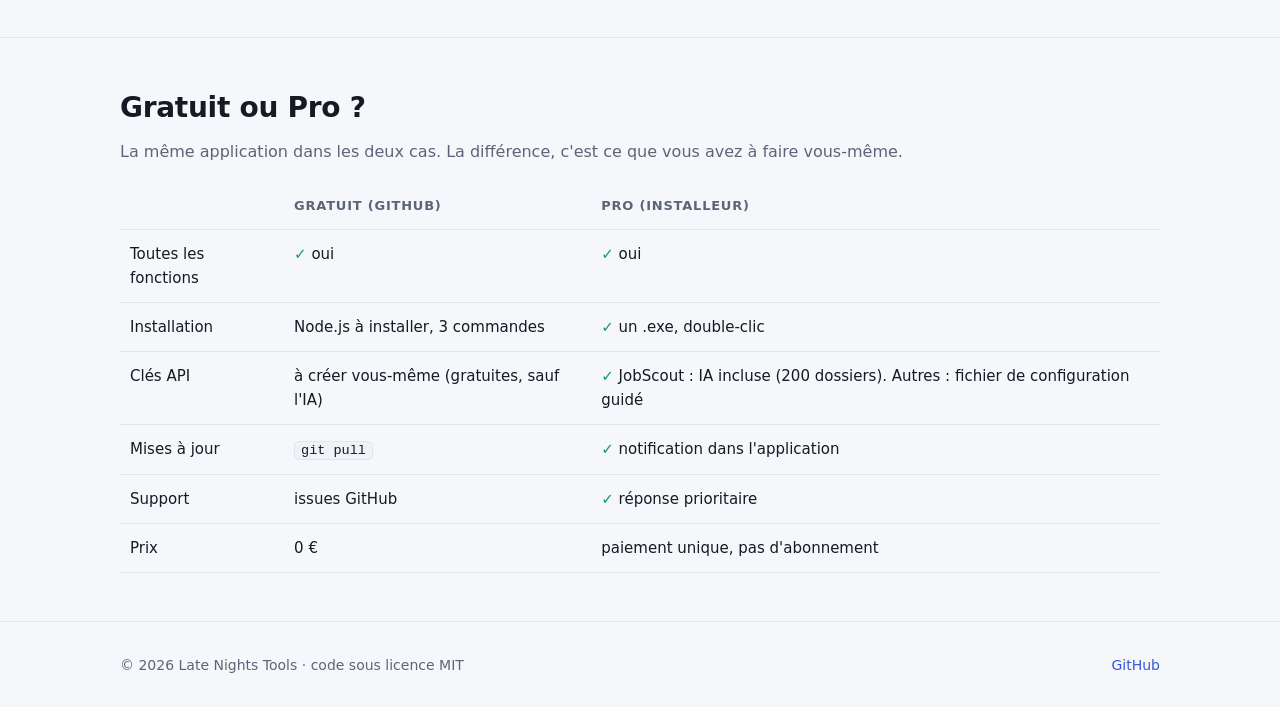
==== commit 57b450ea: "JobScout : page alignée sur la version 3.4.9 - Clé IA nécessaire dès l'assistant de démarrage (le sc" ====
--- a/index.html
+++ b/index.html
@@ -35,7 +35,7 @@
   <div class="all-in-one">
     <strong>Code source (gratuit) — tous les dépôts</strong>
     <pre id="clone-all"><code></code></pre>
-    <p class="note">Prérequis communs : <a href="https://nodejs.org/">Node.js</a> (22 ou plus pour JobScout, 20 ou plus pour les autres). Chaque dépôt a son guide de démarrage en 5 étapes sur sa page.</p>
+    <p class="note">Prérequis communs : <a href="https://nodejs.org/">Node.js</a> (22.13 ou plus pour JobScout, 20 ou plus pour les autres). Chaque dépôt a son guide de démarrage en 5 étapes sur sa page.</p>
   </div>
   <div class="all-in-one">
     <strong>Version Pro — installeurs Windows</strong>
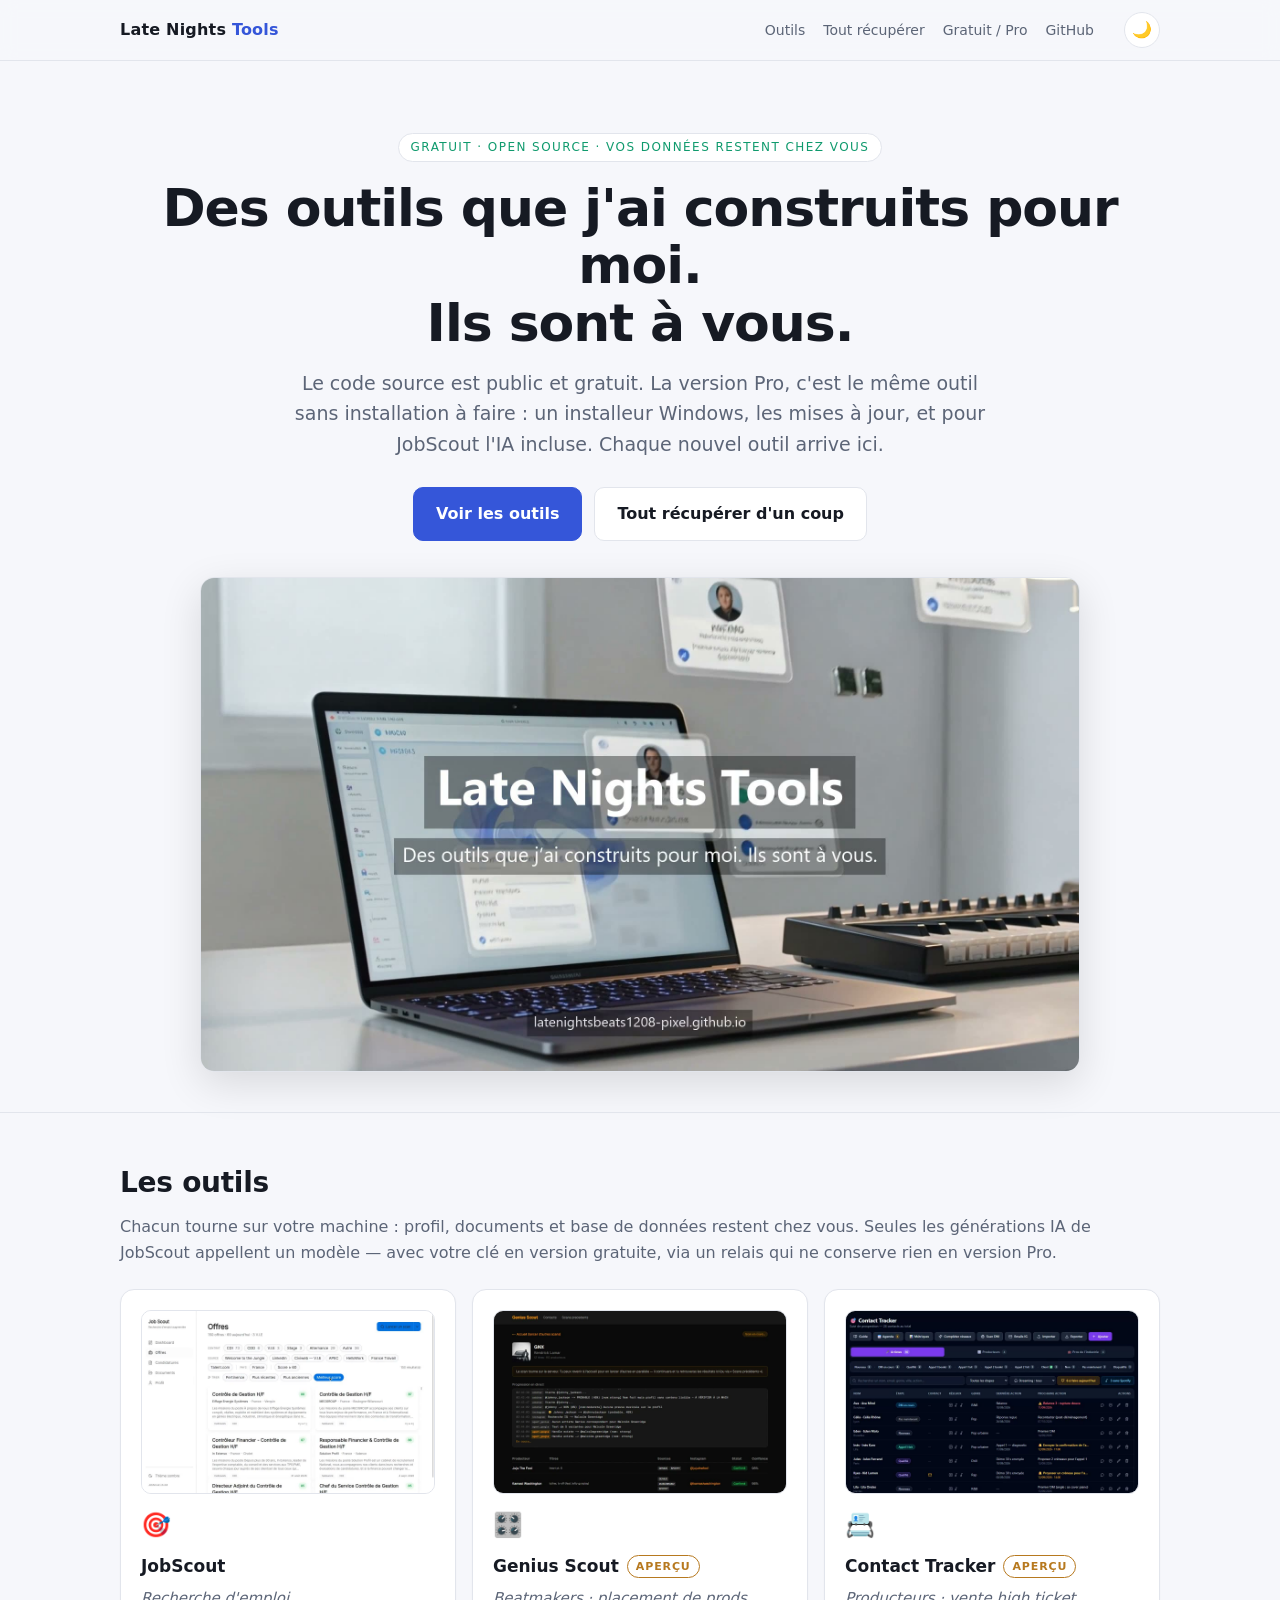
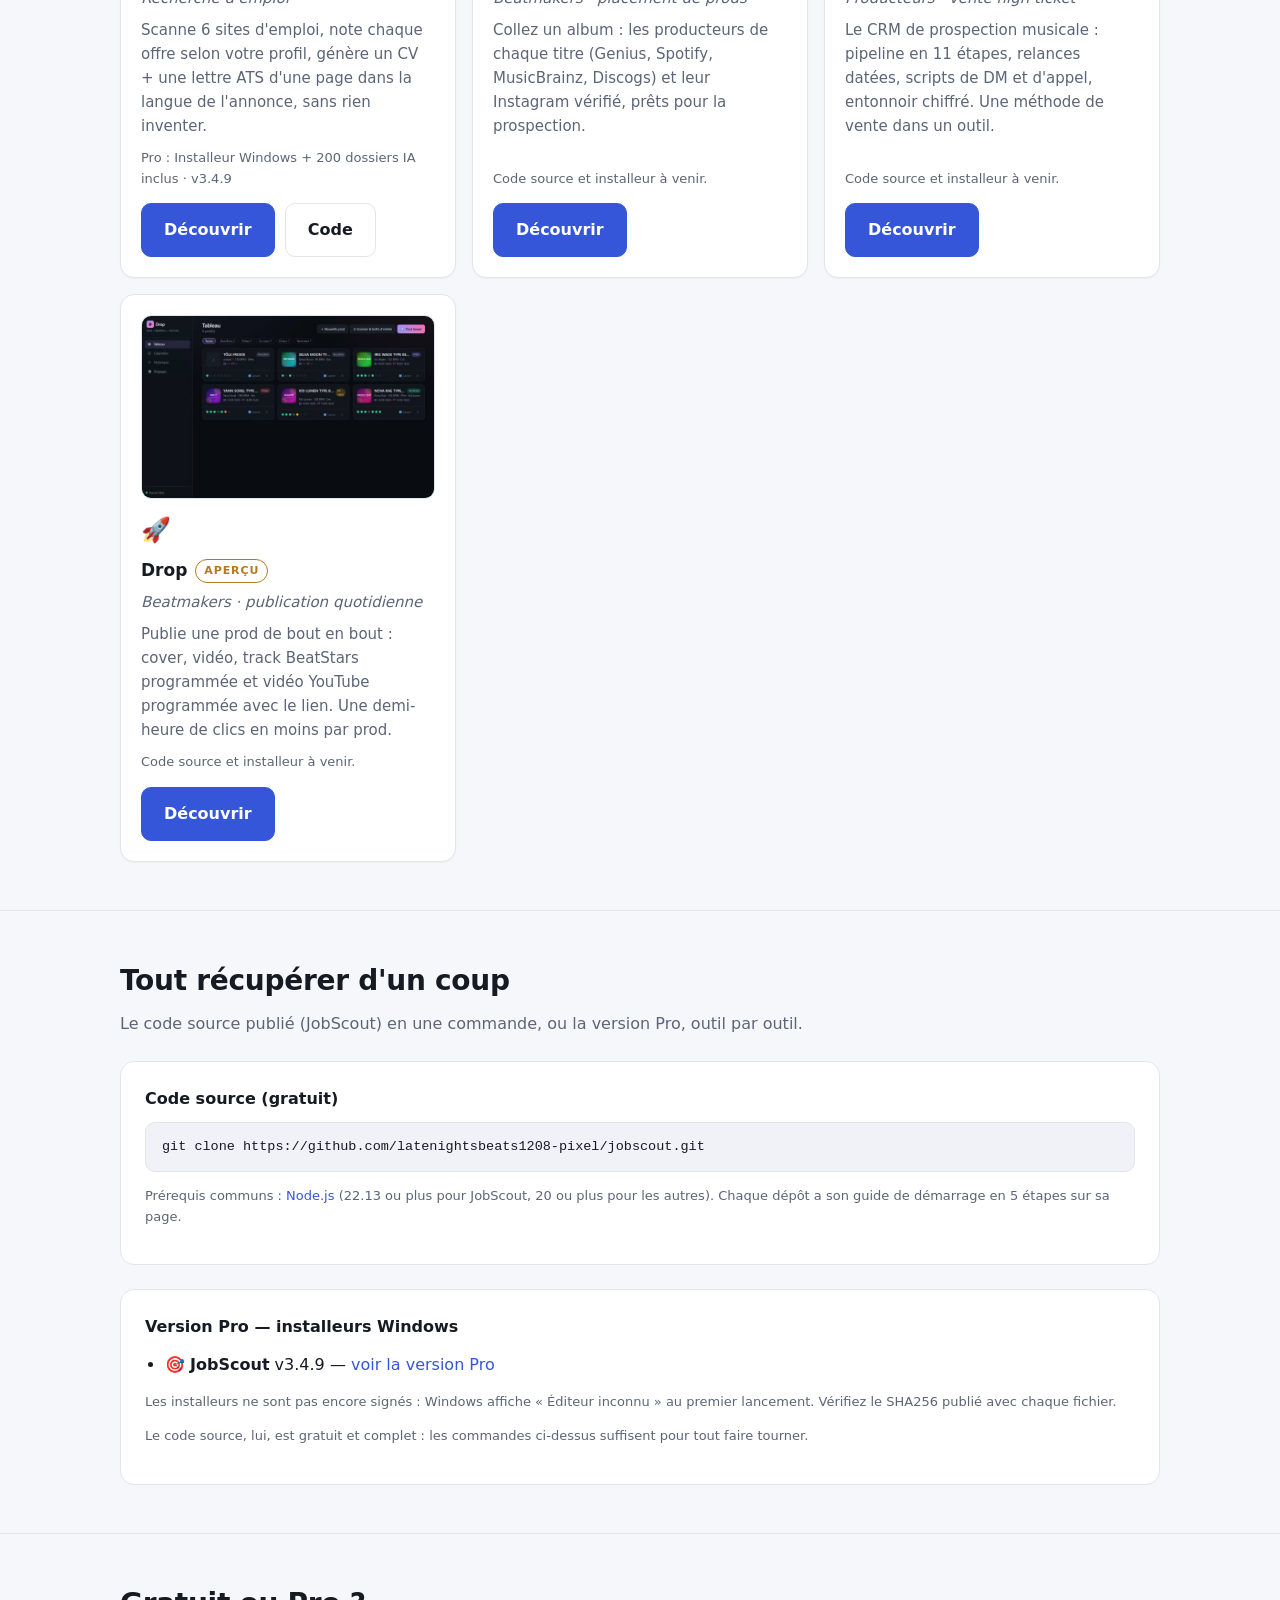
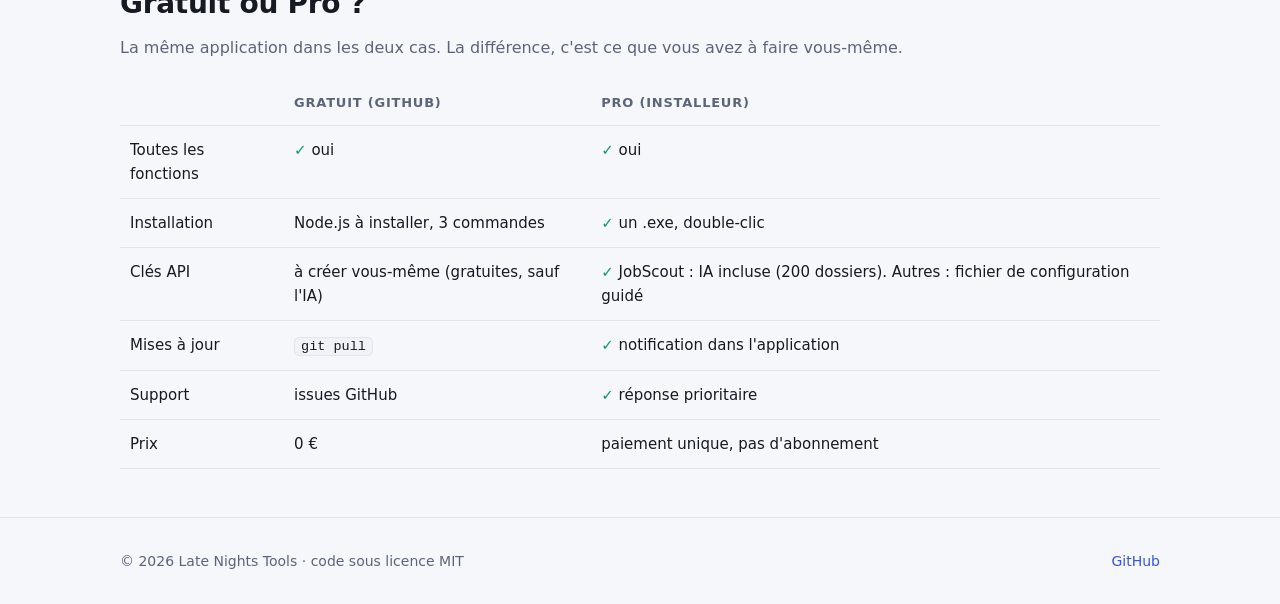
==== commit 194f8a41: "Genius Scout et Contact Tracker en aperçu (dépôts privés) Pages conservées ; liens GitHub, commandes" ====
--- a/index.html
+++ b/index.html
@@ -31,9 +31,9 @@
 
 <section id="tout"><div class="wrap">
   <h2>Tout récupérer d'un coup</h2>
-  <p>Trois commandes pour avoir tous les outils en version gratuite, ou la version Pro, outil par outil.</p>
+  <p>Le code source publié (JobScout) en une commande, ou la version Pro, outil par outil.</p>
   <div class="all-in-one">
-    <strong>Code source (gratuit) — tous les dépôts</strong>
+    <strong>Code source (gratuit)</strong>
     <pre id="clone-all"><code></code></pre>
     <p class="note">Prérequis communs : <a href="https://nodejs.org/">Node.js</a> (22.13 ou plus pour JobScout, 20 ou plus pour les autres). Chaque dépôt a son guide de démarrage en 5 étapes sur sa page.</p>
   </div>
